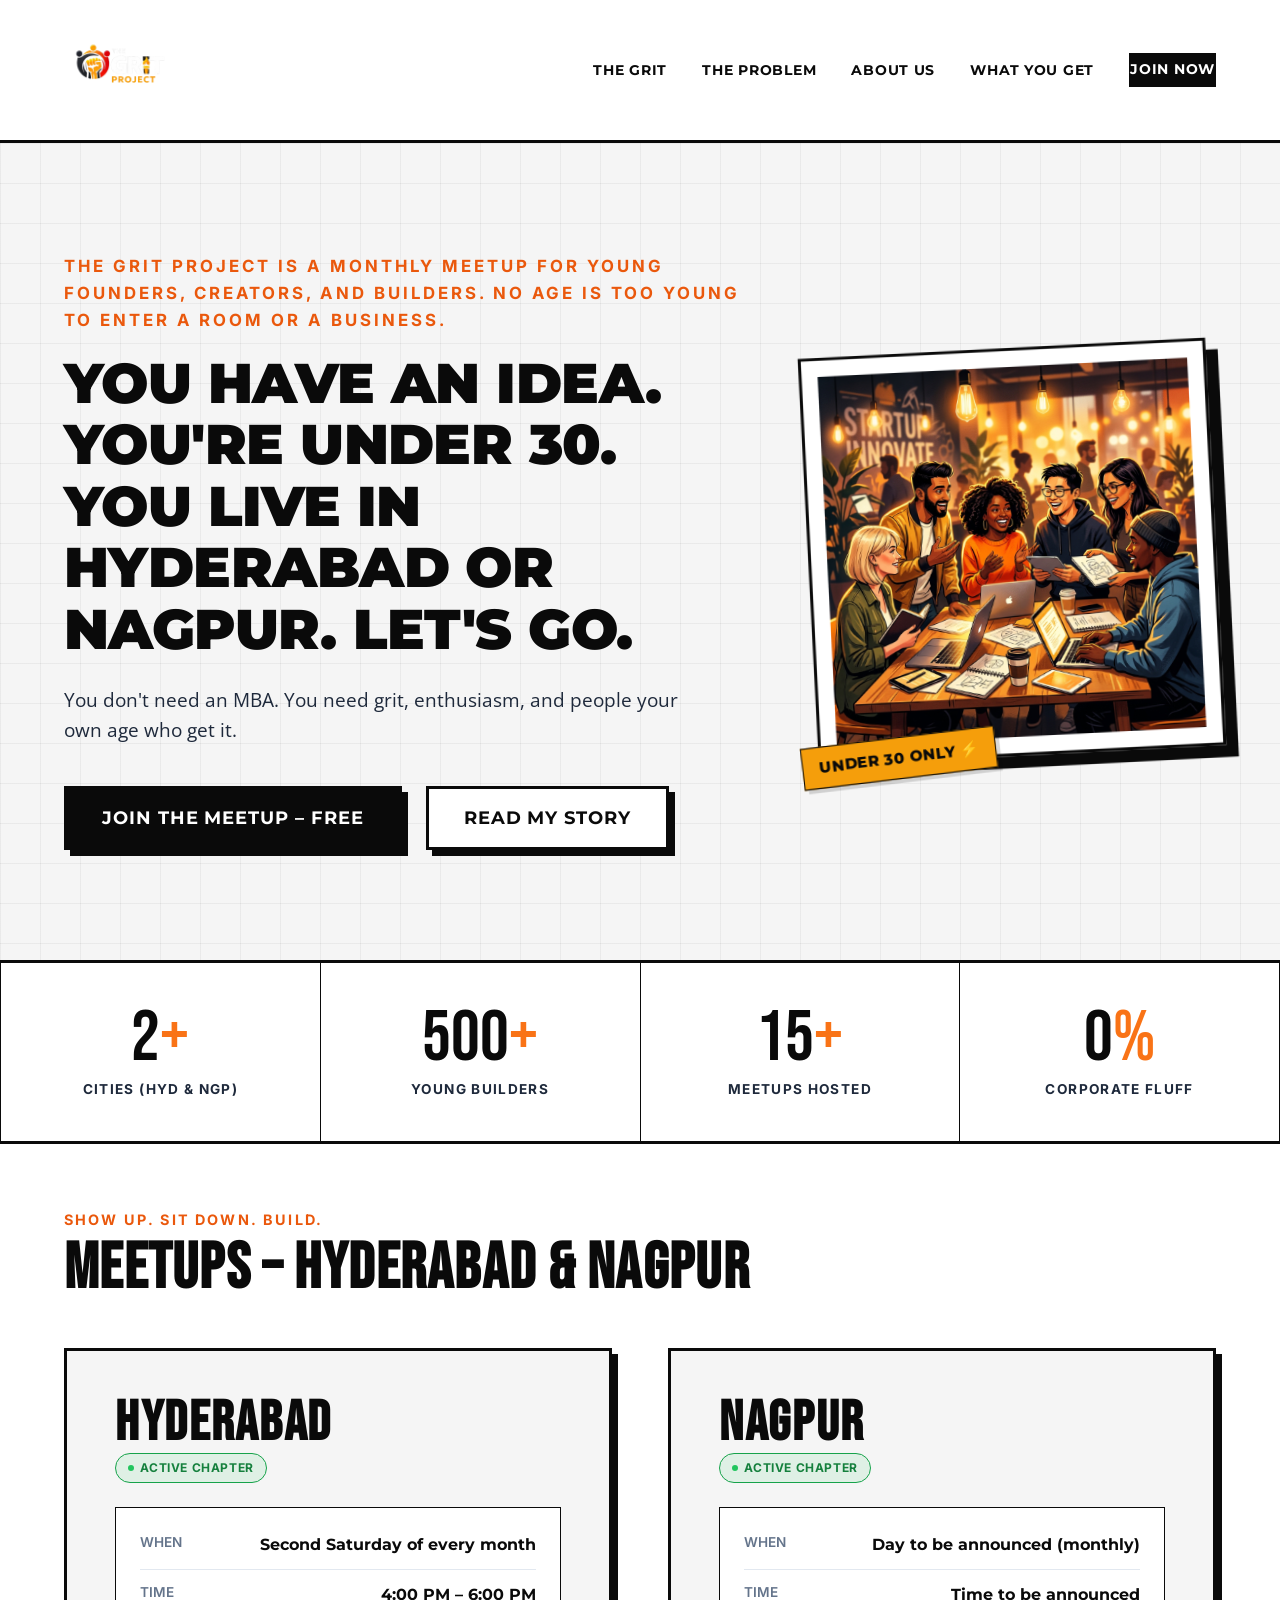
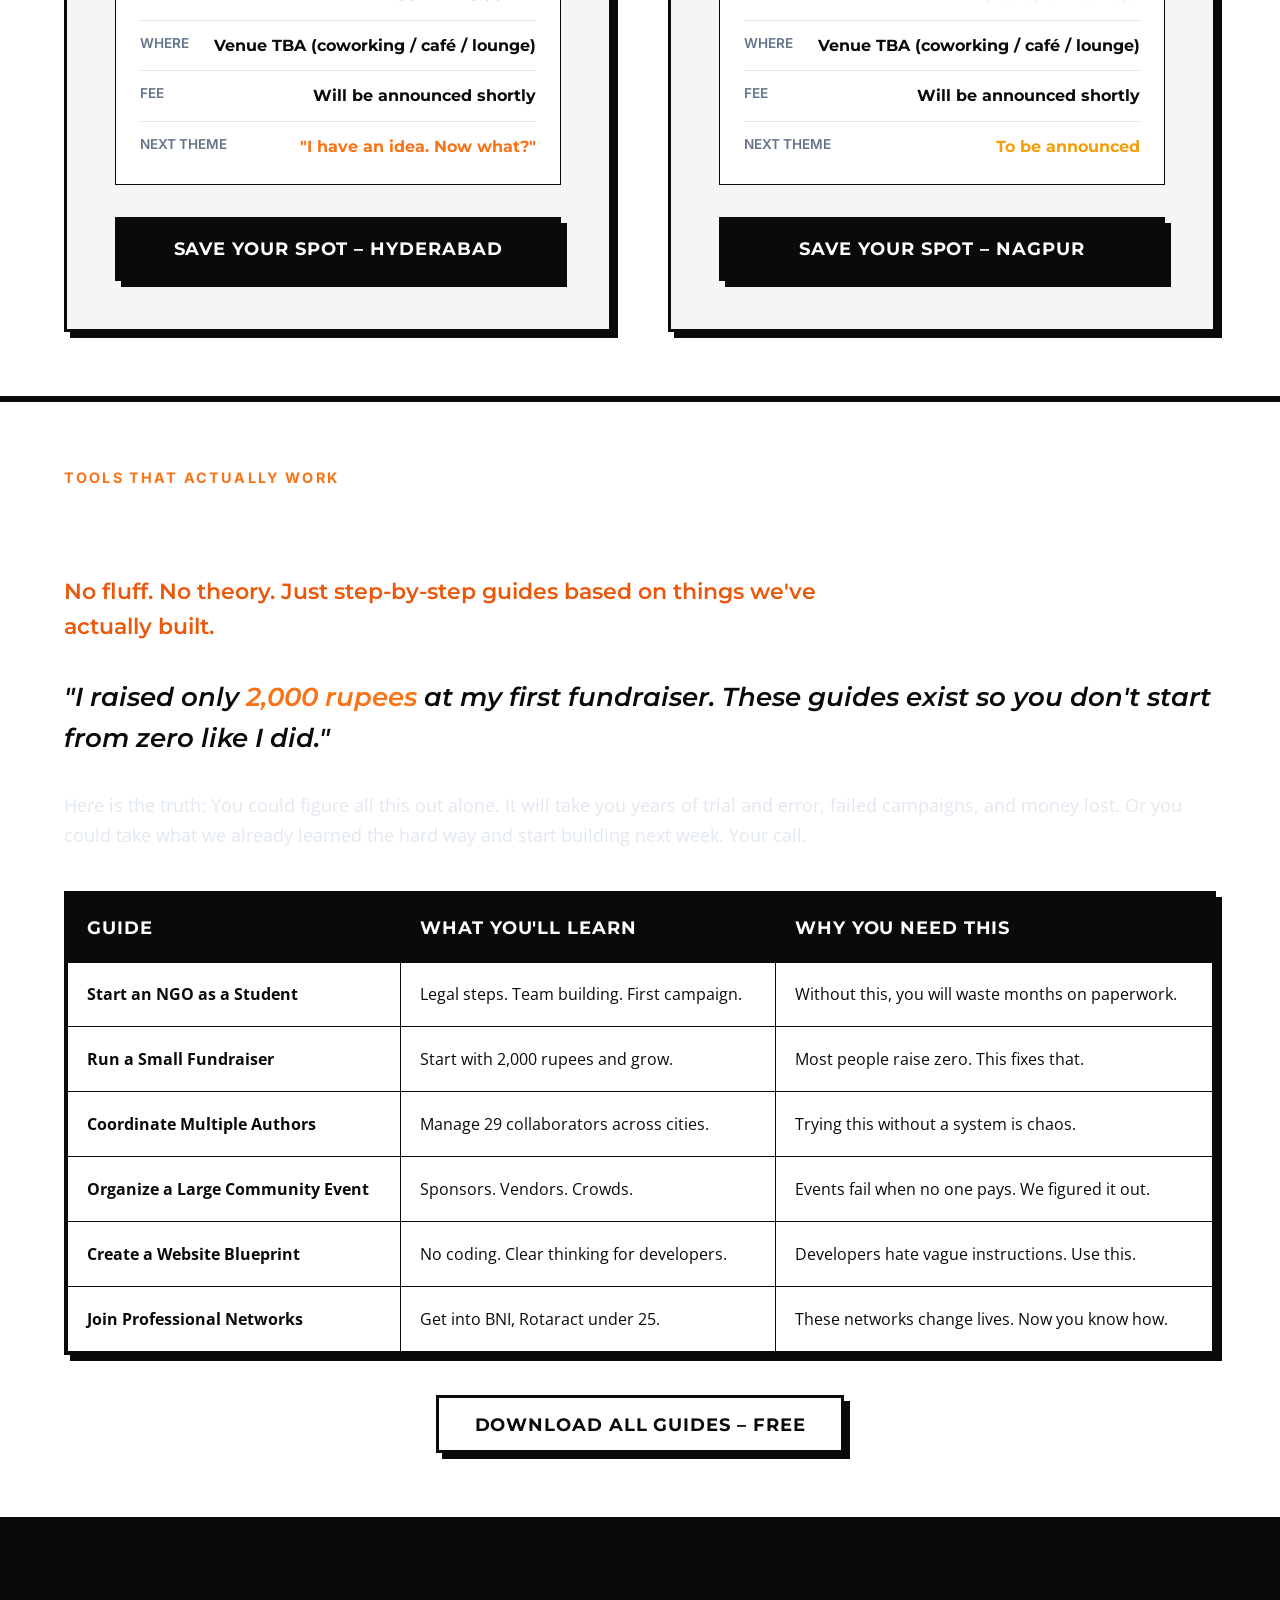
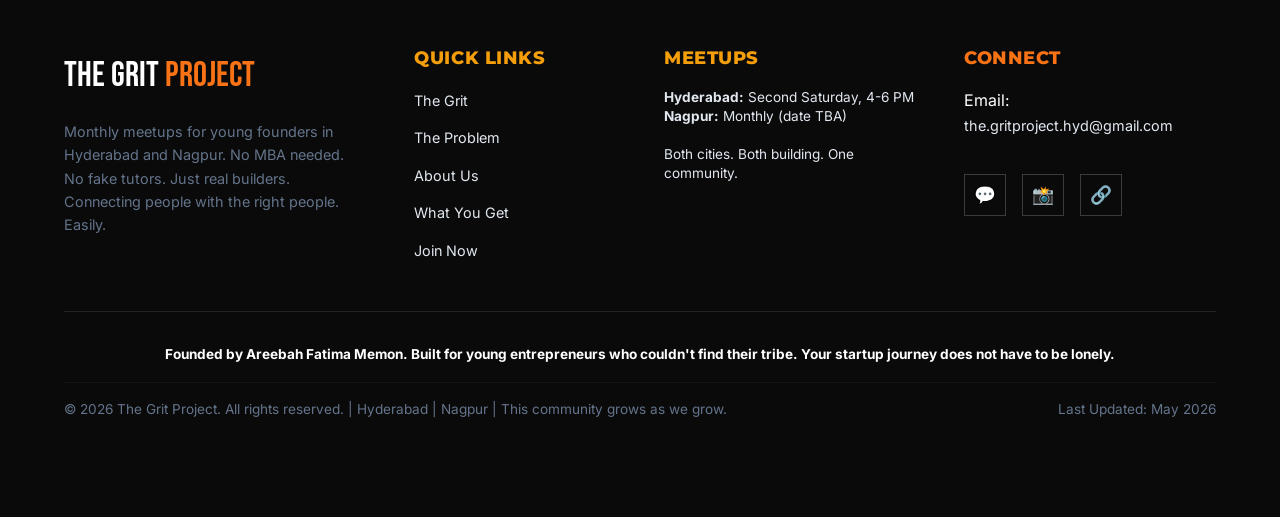
==== index.html @ 6c6b39dc "sss" ====
<!DOCTYPE html>
<html lang="en">
<head>
  <meta charset="UTF-8">
  <meta name="viewport" content="width=device-width, initial-scale=1.0">
  
  <!-- SEO Keywords -->
  <meta name="keywords" content="The Grit Project, young entrepreneurs Hyderabad, young entrepreneurs Nagpur, startup community Hyderabad, startup community Nagpur, young founders meetup, entrepreneurship for teens and young adults, build your own business young, no MBA needed, young entrepreneur network, startup events Hyderabad, startup events Nagpur, mentorship for young founders, entrepreneurship programs that actually work">
  
  <!-- Meta Description -->
  <meta name="description" content="The Grit Project is a monthly meetup for young founders, creators, and builders under 30. Meetups in Hyderabad and Nagpur. No MBA needed. No fake tutors. Just real entrepreneurs who are actually building. Free to attend. Join now.">
  <meta name="author" content="Areebah Fatima Memon">
  
  <!-- Open Graph Meta Tags for Social Sharing -->
  <meta property="og:title" content="The Grit Project – Young Entrepreneurs Meetup Hyderabad & Nagpur | No MBA Needed">
  <meta property="og:description" content="The Grit Project is a monthly meetup for young founders, creators, and builders under 30. Meetups in Hyderabad and Nagpur. No MBA needed.">
  <meta property="og:image" content="assets/brand-logo-removebg-preview.png">
  <meta property="og:url" content="https://thegritproject.in">
  <meta property="og:type" content="website">

  <!-- Page Title -->
  <title>The Grit Project – Young Entrepreneurs Meetup Hyderabad & Nagpur | No MBA Needed</title>
  
  <!-- CSS Stylesheet -->
  <link rel="stylesheet" href="style.css">
  
  <!-- Favicon -->
  <link rel="icon" type="image/png" href="assets/brand-logo-removebg-preview.png">
</head>
<body>

  <!-- ================= HEADER / NAV ================= -->
  <header class="header-nav" id="header">
    <div class="nav-container">
      <a href="index.html" class="logo-wrapper" aria-label="The Grit Project Home">
        <div class="logo-icon-container">
          <img src="assets/brand-logo-removebg-preview.png" alt="Torch Logo" class="logo-img logo-img-animated">
        </div>
      </a>
      
      <button class="mobile-menu-btn" aria-label="Toggle Navigation Menu" aria-expanded="false">☰</button>
      
      <nav class="nav-links-wrapper">
        <!-- NAVIGATION MENU: The Grit | The Problem | About Us | What You Get | Join Now -->
        <ul class="nav-links">
          <li class="nav-item"><a href="grit.html">The Grit</a></li>
          <li class="nav-item"><a href="problem.html">The Problem</a></li>
          <li class="nav-item"><a href="about.html">About Us</a></li>
          <li class="nav-item"><a href="what-we-offer.html">What You Get</a></li>
          <li class="nav-item"><a href="join.html" class="nav-cta">Join Now</a></li>
        </ul>
      </nav>
    </div>
  </header>

  <main>
    <!-- ================= SECTION 1: HOME ================= -->
    <section class="hero" id="home">
      <div class="hero-grid">
        <div class="hero-content">
          <span class="hero-tagline">The Grit Project is a monthly meetup for young founders, creators, and builders. No age is too young to enter a room or a business.</span>
          <h1 class="hero-headline">
            You have an idea. You're under 30. You live in Hyderabad or Nagpur. Let's go.
          </h1>
          <p class="hero-subheadline">
            You don't need an MBA. You need grit, enthusiasm, and people your own age who get it.
          </p>
          <div class="hero-buttons">
            <a href="join.html" class="btn btn-primary hero-btn-primary">JOIN THE MEETUP – FREE</a>
            <a href="about.html" class="btn btn-secondary hero-btn-secondary">Read My Story</a>
          </div>
        </div>
        
        <div class="hero-visual">
          <div class="hero-image-wrapper">
            <img src="assets/grit_meetup_vibe.png" alt="Group photo from a meetup - The Grit Project" class="hero-image">
            <div class="hero-badge">Under 30 Only ⚡</div>
          </div>
        </div>
      </div>
    </section>

    <!-- ================= STATS ROW ================= -->
    <section class="stats-row">
      <div class="stats-grid">
        <div class="stat-card">
          <div class="stat-num">2<span>+</span></div>
          <div class="stat-label">Cities (Hyd & Ngp)</div>
        </div>
        <div class="stat-card">
          <div class="stat-num">500<span>+</span></div>
          <div class="stat-label">Young Builders</div>
        </div>
        <div class="stat-card">
          <div class="stat-num">15<span>+</span></div>
          <div class="stat-label">Meetups Hosted</div>
        </div>
        <div class="stat-card">
          <div class="stat-num">0<span>%</span></div>
          <div class="stat-label">Corporate Fluff</div>
        </div>
      </div>
    </section>

    <!-- ================= SECTION 8: MEETUPS ================= -->
    <section class="chapters-section" id="meetups">
      <div class="container">
        <span class="section-tagline">Show Up. Sit Down. Build.</span>
        <h2 class="section-title">Meetups – Hyderabad & Nagpur</h2>
        
        <div class="chapters-grid">
          <!-- Hyd Card -->
          <div class="chapter-card" id="hyd-chapter">
            <h3 class="chapter-city">Hyderabad</h3>
            <span class="chapter-status">Active Chapter</span>
            
            <div class="meetup-details-box">
              <div class="meetup-detail-row">
                <span class="detail-label">When</span>
                <span class="detail-val">Second Saturday of every month</span>
              </div>
              <div class="meetup-detail-row">
                <span class="detail-label">Time</span>
                <span class="detail-val">4:00 PM – 6:00 PM</span>
              </div>
              <div class="meetup-detail-row">
                <span class="detail-label">Where</span>
                <span class="detail-val">Venue TBA (coworking / café / lounge)</span>
              </div>
              <div class="meetup-detail-row">
                <span class="detail-label">Fee</span>
                <span class="detail-val">Will be announced shortly</span>
              </div>
              <div class="meetup-detail-row">
                <span class="detail-label">Next Theme</span>
                <span class="detail-val" style="color: var(--color-torch-orange);">"I have an idea. Now what?"</span>
              </div>
            </div>
            
            <div class="chapter-cta-group">
              <a href="join.html?city=Hyderabad" class="btn btn-primary">Save Your Spot – Hyderabad</a>
            </div>
          </div>
          
          <!-- Ngp Card -->
          <div class="chapter-card" id="ngp-chapter">
            <h3 class="chapter-city">Nagpur</h3>
            <span class="chapter-status">Active Chapter</span>
            
            <div class="meetup-details-box">
              <div class="meetup-detail-row">
                <span class="detail-label">When</span>
                <span class="detail-val">Day to be announced (monthly)</span>
              </div>
              <div class="meetup-detail-row">
                <span class="detail-label">Time</span>
                <span class="detail-val">Time to be announced</span>
              </div>
              <div class="meetup-detail-row">
                <span class="detail-label">Where</span>
                <span class="detail-val">Venue TBA (coworking / café / lounge)</span>
              </div>
              <div class="meetup-detail-row">
                <span class="detail-label">Fee</span>
                <span class="detail-val">Will be announced shortly</span>
              </div>
              <div class="meetup-detail-row">
                <span class="detail-label">Next Theme</span>
                <span class="detail-val" style="color: var(--color-founder-gold);">To be announced</span>
              </div>
            </div>
            
            <div class="chapter-cta-group">
              <a href="join.html?city=Nagpur" class="btn btn-primary">Save Your Spot – Nagpur</a>
            </div>
          </div>
        </div>
      </div>
    </section>

    <!-- ================= SECTION 9: FREE RESOURCES ================= -->
    <section class="resources-section bg-dark" id="resources">
      <div class="container">
        <span class="section-tagline" style="color: var(--color-torch-orange);">Tools That Actually Work</span>
        <h2 class="section-title">Free Resources</h2>
        <p class="section-subtitle">No fluff. No theory. Just step-by-step guides based on things we've actually built.</p>
        
        <div class="resource-intro-quote">
          "I raised only <span style="color: var(--color-torch-orange);">2,000 rupees</span> at my first fundraiser. These guides exist so you don't start from zero like I did."
        </div>

        <p class="general-body-text" style="color: var(--color-gray-light);">
          Here is the truth: You could figure all this out alone. It will take you years of trial and error, failed campaigns, and money lost. Or you could take what we already learned the hard way and start building next week. Your call.
        </p>

        <!-- Resources Table -->
        <div class="neo-table-container">
          <table class="neo-table" style="color: var(--color-black);">
            <thead>
              <tr>
                <th>Guide</th>
                <th>What You'll Learn</th>
                <th>Why You Need This</th>
              </tr>
            </thead>
            <tbody>
              <tr>
                <td><strong>Start an NGO as a Student</strong></td>
                <td>Legal steps. Team building. First campaign.</td>
                <td>Without this, you will waste months on paperwork.</td>
              </tr>
              <tr>
                <td><strong>Run a Small Fundraiser</strong></td>
                <td>Start with 2,000 rupees and grow.</td>
                <td>Most people raise zero. This fixes that.</td>
              </tr>
              <tr>
                <td><strong>Coordinate Multiple Authors</strong></td>
                <td>Manage 29 collaborators across cities.</td>
                <td>Trying this without a system is chaos.</td>
              </tr>
              <tr>
                <td><strong>Organize a Large Community Event</strong></td>
                <td>Sponsors. Vendors. Crowds.</td>
                <td>Events fail when no one pays. We figured it out.</td>
              </tr>
              <tr>
                <td><strong>Create a Website Blueprint</strong></td>
                <td>No coding. Clear thinking for developers.</td>
                <td>Developers hate vague instructions. Use this.</td>
              </tr>
              <tr>
                <td><strong>Join Professional Networks</strong></td>
                <td>Get into BNI, Rotaract under 25.</td>
                <td>These networks change lives. Now you know how.</td>
              </tr>
            </tbody>
          </table>
        </div>

        <div style="text-align: center; margin-top: 2rem;">
          <button class="btn btn-secondary trigger-resource" data-resource-title="All Grit Project Blueprints" data-resource-link="https://docs.google.com/document/d/1Xy_5gPqj06bL0Uv_u9xHjZ5UqVepw7t9xXvK2O/edit?usp=sharing">
            DOWNLOAD ALL GUIDES – FREE
          </button>
        </div>
      </div>
    </section>
  </main>

  <!-- ================= SECTION 11: FOOTER ================= -->
  <footer class="footer">
    <div class="container">
      <div class="footer-top">
        <!-- Column 1 - The Grit Project -->
        <div class="footer-brand">
          <div class="footer-logo">The Grit <span>Project</span></div>
          <p class="footer-tagline">
            Monthly meetups for young founders in Hyderabad and Nagpur. No MBA needed. No fake tutors. Just real builders. Connecting people with the right people. Easily.
          </p>
        </div>
        
        <!-- Column 2 - Quick Links -->
        <div class="footer-links-col">
          <h4 class="footer-links-title">Quick Links</h4>
          <ul class="footer-links-list">
            <li><a href="index.html">The Grit</a></li>
            <li><a href="problem.html">The Problem</a></li>
            <li><a href="about.html">About Us</a></li>
            <li><a href="what-we-offer.html">What You Get</a></li>
            <li><a href="join.html">Join Now</a></li>
          </ul>
        </div>
        
        <!-- Column 3 - Meetups -->
        <div class="footer-links-col">
          <h4 class="footer-links-title">Meetups</h4>
          <p class="footer-tagline" style="color: var(--color-gray-light); font-size: 0.85rem; line-height: 1.4;">
            <strong>Hyderabad:</strong> Second Saturday, 4-6 PM<br>
            <strong>Nagpur:</strong> Monthly (date TBA)<br><br>
            Both cities. Both building. One community.
          </p>
        </div>
        
        <!-- Column 4 - Connect -->
        <div class="footer-links-col">
          <h4 class="footer-social-title font-heading">Connect</h4>
          <ul class="footer-links-list" style="margin-bottom: 1rem;">
            <li>Email: <a href="mailto:the.gritproject.hyd@gmail.com" style="text-transform:none;">the.gritproject.hyd@gmail.com</a></li>
          </ul>
          <div class="footer-social-icons">
            <a href="https://wa.me/917378692885" class="social-icon-btn" aria-label="WhatsApp Link">💬</a>
            <a href="https://www.instagram.com/thegritproject" class="social-icon-btn" aria-label="Instagram Link">📸</a>
            <a href="https://www.linkedin.com/company/thegritproject" class="social-icon-btn" aria-label="LinkedIn Link">🔗</a>
          </div>
        </div>
      </div>
      
      <!-- Footer Bottom Bar (centered, stacked on mobile) -->
      <div class="footer-bottom">
        <div class="footer-bottom-row-1" style="text-align: center; justify-content: center; width: 100%;">
          <p style="font-weight: 700; color: var(--color-white); text-align: center; width: 100%;">
            Founded by Areebah Fatima Memon. Built for young entrepreneurs who couldn't find their tribe. Your startup journey does not have to be lonely.
          </p>
        </div>
        <div class="footer-bottom-row-2" style="justify-content: space-between; width: 100%;">
          <p>&copy; 2026 The Grit Project. All rights reserved. | Hyderabad | Nagpur | This community grows as we grow.</p>
          <p>Last Updated: May 2026</p>
        </div>
      </div>
    </div>
  </footer>

  <!-- ================= MODALS ================= -->

  <!-- Resource Email Gate Overlay -->
  <div class="modal-overlay" id="resource-modal-overlay" role="dialog" aria-modal="true" aria-labelledby="resource-modal-title">
    <div class="modal-card">
      <button class="modal-close-btn" aria-label="Close Resource Modal">&times;</button>
      <h2 class="form-title" id="resource-modal-title">Unlock Blueprint</h2>
      <p style="font-size: 0.9rem; color: var(--color-gray-muted); margin-bottom: 1.5rem;">
        Enter your details to instantly receive the raw blueprint access link.
      </p>
      <form id="resource-form">
        <div class="form-group">
          <label for="resource-name" class="form-label">Name</label>
          <input type="text" id="resource-name" class="form-control" placeholder="Areebah Fatima Memon" required>
        </div>
        <div class="form-group">
          <label for="resource-email" class="form-label">Email Address</label>
          <input type="email" id="resource-email" class="form-control" placeholder="areebah@thegritproject.in" required>
        </div>
        <button type="submit" class="btn btn-primary form-submit-btn">Unlock Now</button>
      </form>
    </div>
  </div>

  <!-- JavaScript Script -->
  <script src="script.js"></script>
</body>
</html>
---- style.css ----
/* 
   The Grit Project - Brand Design System & CSS Stylesheet
   Designed for Areebah Fatima Memon
   Theme: Bold, Minimalist, Action-oriented
   Palette: Red, Yellow, Orange, Black, Ivory White
*/

/* --- Google Fonts Import --- */
@import url('https://fonts.googleapis.com/css2?family=Montserrat:wght@400;600;700;800;900&family=Open+Sans:wght@300;400;600;700&family=Bebas+Neue&family=Inter:wght@300;400;500;600;700&family=Oswald:wght@400;500;600;700&display=swap');

/* --- Design Tokens / Custom Properties --- */
:root {
  --color-black: #0A0A0A;
  --color-torch-orange: #F97316;
  --color-burnt-orange: #EA580C;
  --color-founder-gold: #F59E0B;
  --color-ivory: #F5F5F5;
  --color-white: #FFFFFF;
  --color-gray-dark: #1E293B;
  --color-gray-light: #E2E8F0;
  --color-gray-muted: #64748B;
  
  --font-display: 'Bebas Neue', sans-serif;
  --font-heading: 'Montserrat', sans-serif;
  --font-body: 'Open Sans', sans-serif;
  --font-sans: 'Inter', sans-serif;
  
  --border-thick: 3px solid var(--color-black);
  --border-thin: 1.5px solid var(--color-black);
  --shadow-flat-black: 6px 6px 0px var(--color-black);
  --shadow-flat-orange: 6px 6px 0px var(--color-torch-orange);
  --shadow-flat-gold: 6px 6px 0px var(--color-founder-gold);
  --shadow-flat-soft: 4px 4px 0px rgba(0, 0, 0, 0.15);
  
  --transition-speed: 0.2s;
  --max-width: 1200px;
}

/* --- Base Resets & Global Styles --- */
*, *::before, *::after {
  box-sizing: border-box;
  margin: 0;
  padding: 0;
}

html {
  scroll-behavior: smooth;
}

body {
  background-color: var(--color-white);
  color: var(--color-black);
  font-family: var(--font-body);
  font-size: 16px;
  line-height: 1.6;
  overflow-x: hidden;
}

h1, h2, h3, h4, h5, h6 {
  font-family: var(--font-heading);
  font-weight: 800;
  text-transform: uppercase;
  letter-spacing: 0.03em;
  line-height: 1.1;
}

a {
  color: inherit;
  text-decoration: none;
}

button, input, textarea, select {
  font-family: inherit;
}

/* Custom Scrollbar */
::-webkit-scrollbar {
  width: 12px;
}
::-webkit-scrollbar-track {
  background: var(--color-ivory);
  border-left: var(--border-thin);
}
::-webkit-scrollbar-thumb {
  background: var(--color-black);
  border: 2px solid var(--color-ivory);
}
::-webkit-scrollbar-thumb:hover {
  background: var(--color-torch-orange);
}

/* --- Global Utility Classes --- */
.container {
  width: 90%;
  max-width: var(--max-width);
  margin: 0 auto;
  padding: 4rem 0;
}

.section-title {
  font-family: var(--font-display);
  font-size: 4rem;
  line-height: 0.95;
  margin-bottom: 1rem;
  letter-spacing: 0.02em;
}

.section-subtitle {
  font-family: var(--font-heading);
  font-size: 1.4rem;
  font-weight: 600;
  color: var(--color-burnt-orange);
  margin-bottom: 2rem;
  max-width: 800px;
}

.section-tagline {
  font-family: var(--font-sans);
  font-weight: 700;
  font-size: 0.9rem;
  text-transform: uppercase;
  letter-spacing: 0.15em;
  color: var(--color-burnt-orange);
  margin-bottom: 0.5rem;
  display: block;
}

.bg-dark {
  background-color: var(--color-black);
  color: var(--color-ivory);
  border-top: var(--border-thick);
  border-bottom: var(--border-thick);
}

.bg-dark .section-title {
  color: var(--color-white);
}

/* --- Buttons System --- */
.btn {
  display: inline-flex;
  align-items: center;
  justify-content: center;
  font-family: var(--font-heading);
  font-size: 1.15rem;
  font-weight: 700;
  text-transform: uppercase;
  letter-spacing: 0.05em;
  padding: 0.9rem 2.2rem;
  border: var(--border-thick);
  background-color: var(--color-black);
  color: var(--color-white);
  cursor: pointer;
  transition: background-color var(--transition-speed) ease,
              color var(--transition-speed) ease,
              transform var(--transition-speed) ease,
              box-shadow var(--transition-speed) ease,
              border-color var(--transition-speed) ease;
  box-shadow: var(--shadow-flat-black);
  position: relative;
}

.btn-primary {
  background-color: var(--color-black);
  color: var(--color-white);
  border-color: var(--color-black);
}

.btn-primary:hover {
  background-color: var(--color-torch-orange);
  color: var(--color-black);
  border-color: var(--color-torch-orange);
  transform: scale(1.02);
  box-shadow: 4px 4px 0px var(--color-black);
}

.btn-secondary {
  background-color: var(--color-white);
  color: var(--color-black);
  border-color: var(--color-black);
}

.btn-secondary:hover {
  background-color: var(--color-torch-orange);
  color: var(--color-black);
  border-color: var(--color-torch-orange);
  transform: scale(1.02);
  box-shadow: 4px 4px 0px var(--color-black);
}

.btn:active {
  transform: translate(2px, 2px);
  box-shadow: 2px 2px 0px var(--color-black);
}

/* Mega CTA Button (Padding 20px 40px, font-size 1.5rem on Desktop) */
.btn-mega {
  padding: 20px 40px;
  font-size: 1.5rem;
  box-shadow: 8px 8px 0px var(--color-black);
}

.btn-mega:hover {
  box-shadow: 4px 4px 0px var(--color-black);
}

/* --- Navigation Header --- */
.header-nav {
  position: sticky;
  top: 0;
  z-index: 100;
  background-color: rgba(255, 255, 255, 0.95);
  backdrop-filter: blur(10px);
  border-bottom: var(--border-thick);
  transition: all 0.3s ease;
}

.header-nav.scrolled {
  background-color: var(--color-white);
  color: var(--color-black);
  border-color: var(--color-black);
  box-shadow: 0 4px 0 var(--color-black);
}

.nav-container {
  width: 90%;
  max-width: var(--max-width);
  margin: 0 auto;
  height: 140px;
  display: flex;
  justify-content: space-between;
  align-items: center;
}

.logo-wrapper {
  display: flex;
  align-items: center;
  opacity: 0;
  animation: logoFadeScale 0.6s cubic-bezier(0.16, 1, 0.3, 1) forwards;
}

.logo-icon-container {
  height: 120px;
  display: flex;
  align-items: center;
  justify-content: center;
}

.header-nav.scrolled .logo-icon-container {
  background-color: transparent;
  border-color: transparent;
}

.logo-img {
  height: 100%;
  width: auto;
  object-fit: contain;
}

/* Pulsing Torch Logo Icon */
@keyframes torchPulse {
  0% {
    filter: drop-shadow(0 0 2px rgba(249, 115, 22, 0.5));
  }
  50% {
    filter: drop-shadow(0 0 10px rgba(249, 115, 22, 0.95)) drop-shadow(0 0 15px rgba(245, 158, 11, 0.6));
  }
  100% {
    filter: drop-shadow(0 0 2px rgba(249, 115, 22, 0.5));
  }
}
.logo-img-animated {
  animation: torchPulse 3s infinite ease-in-out;
}

@keyframes torchFlicker {
  0%, 100% { opacity: 1; filter: drop-shadow(0 0 10px rgba(249, 115, 22, 0.95)) saturate(1.2); }
  25% { opacity: 0.92; filter: drop-shadow(0 0 8px rgba(249, 115, 22, 0.7)) saturate(1); }
  50% { opacity: 0.98; filter: drop-shadow(0 0 12px rgba(249, 115, 22, 1.1)) saturate(1.3); }
  75% { opacity: 0.94; filter: drop-shadow(0 0 7px rgba(249, 115, 22, 0.6)) saturate(0.9); }
}
.logo-icon-container:hover .logo-img-animated {
  animation: torchFlicker 0.15s infinite;
  transform: scale(1.05);
}

.brand-text {
  font-family: var(--font-display);
  font-size: 2.2rem;
  letter-spacing: 0.01em;
  line-height: 1;
}

.nav-links {
  display: flex;
  align-items: center;
  gap: 2.2rem;
  list-style: none;
}

.nav-item a {
  font-family: var(--font-heading);
  font-weight: 700;
  text-transform: uppercase;
  letter-spacing: 0.05em;
  font-size: 0.9rem;
  position: relative;
  padding: 0.25rem 0;
  transition: color var(--transition-speed) ease;
}

.nav-item a::after {
  content: '';
  position: absolute;
  bottom: -4px;
  left: 0;
  width: 0;
  height: 3px;
  background-color: var(--color-torch-orange);
  transition: width var(--transition-speed) ease;
}

.nav-item a:hover {
  color: var(--color-torch-orange);
}

.nav-item a:hover::after {
  width: 100%;
}

.header-nav.scrolled .nav-item a:hover {
  color: var(--color-torch-orange);
}

.nav-cta {
  display: inline-block;
  font-family: var(--font-heading);
  font-weight: 700;
  text-transform: uppercase;
  letter-spacing: 0.05em;
  padding: 0.5rem 1.2rem;
  border: var(--border-thin);
  background-color: var(--color-black);
  color: var(--color-white);
  transition: all var(--transition-speed) ease;
}

.nav-cta:hover {
  background-color: var(--color-torch-orange);
  color: var(--color-black);
  border-color: var(--color-torch-orange);
  transform: translateY(-2px);
}

.header-nav.scrolled .nav-cta {
  background-color: var(--color-white);
  color: var(--color-black);
}

.header-nav.scrolled .nav-cta:hover {
  background-color: var(--color-torch-orange);
  color: var(--color-black);
  border-color: var(--color-torch-orange);
}

.mobile-menu-btn {
  display: none;
  background: none;
  border: none;
  font-size: 2rem;
  cursor: pointer;
  color: inherit;
}

/* --- Hero Section --- */
.hero {
  position: relative;
  min-height: calc(100vh - 80px);
  display: flex;
  align-items: center;
  background-color: var(--color-ivory);
  overflow: hidden;
  border-bottom: var(--border-thick);
}

/* Bold grid background */
.hero::before {
  content: '';
  position: absolute;
  top: 0;
  left: 0;
  right: 0;
  bottom: 0;
  background-image: 
    linear-gradient(rgba(10, 10, 10, 0.05) 1.5px, transparent 1.5px),
    linear-gradient(90deg, rgba(10, 10, 10, 0.05) 1.5px, transparent 1.5px);
  background-size: 40px 40px;
  pointer-events: none;
  z-index: 1;
}

.hero-grid {
  display: grid;
  grid-template-columns: 1.25fr 0.75fr;
  gap: 4rem;
  align-items: center;
  position: relative;
  z-index: 2;
  width: 90%;
  max-width: var(--max-width);
  margin: 0 auto;
  padding: 4rem 0;
}

.hero-content {
  display: flex;
  flex-direction: column;
  align-items: flex-start;
}

.hero-tagline {
  font-family: var(--font-sans);
  font-weight: 700;
  font-size: 1.05rem;
  text-transform: uppercase;
  color: var(--color-burnt-orange);
  letter-spacing: 0.18em;
  margin-bottom: 1.2rem;
  opacity: 0;
  animation: taglineFade 0.6s ease-out forwards;
  animation-delay: 0.1s;
}

.hero-headline {
  font-family: var(--font-heading);
  font-weight: 900;
  font-size: 3.5rem;
  line-height: 1.1;
  letter-spacing: -0.01em;
  margin-bottom: 1.5rem;
  color: var(--color-black);
  text-transform: uppercase;
  opacity: 0;
  animation: headlineSlideUp 0.7s cubic-bezier(0.16, 1, 0.3, 1) forwards;
  animation-delay: 0.4s;
}

.hero-headline span {
  color: var(--color-burnt-orange);
  position: relative;
  display: inline-block;
}

.hero-headline span::after {
  content: '';
  position: absolute;
  left: 0;
  bottom: 4px;
  width: 100%;
  height: 8px;
  background-color: var(--color-founder-gold);
  z-index: -1;
  transform: skewX(-12deg);
}

.hero-subheadline {
  font-family: var(--font-body);
  font-weight: 400;
  font-size: 1.2rem;
  color: var(--color-gray-dark);
  margin-bottom: 2.5rem;
  max-width: 650px;
  opacity: 0;
  animation: subheadlineFade 0.6s ease-out forwards;
  animation-delay: 0.8s;
  line-height: 1.6;
}

.hero-buttons {
  display: flex;
  gap: 1.5rem;
  flex-wrap: wrap;
}

.hero-btn-primary {
  opacity: 0;
  animation: buttonFadeIn 0.5s ease-out forwards;
  animation-delay: 1.1s;
}

.hero-btn-secondary {
  opacity: 0;
  animation: buttonFadeIn 0.5s ease-out forwards;
  animation-delay: 1.2s;
}

.hero-visual {
  display: flex;
  justify-content: center;
  align-items: center;
  position: relative;
  opacity: 0;
  animation: visualFadeIn 0.8s cubic-bezier(0.16, 1, 0.3, 1) forwards;
  animation-delay: 0.6s;
}

.hero-image-wrapper {
  background-color: var(--color-white);
  border: var(--border-thick);
  padding: 1rem;
  box-shadow: 12px 12px 0px var(--color-black);
  transform: rotate(-1.5deg);
  transition: all 0.3s ease;
  position: relative;
  max-width: 420px;
}

.hero-image-wrapper:hover {
  transform: rotate(1.5deg) scale(1.02);
  box-shadow: 16px 16px 0px var(--color-torch-orange);
}

.hero-image {
  width: 100%;
  height: auto;
  display: block;
}

.hero-badge {
  position: absolute;
  bottom: -20px;
  left: -20px;
  background-color: var(--color-founder-gold);
  color: var(--color-black);
  border: var(--border-thin);
  padding: 0.5rem 1rem;
  font-family: var(--font-heading);
  font-weight: 800;
  font-size: 0.95rem;
  text-transform: uppercase;
  letter-spacing: 0.05em;
  transform: rotate(-4deg);
  box-shadow: var(--shadow-flat-soft);
  z-index: 10;
}

/* --- Hero Animation Keyframes --- */
@keyframes logoFadeScale {
  0% { opacity: 0; transform: scale(0.92); }
  100% { opacity: 1; transform: scale(1); }
}
@keyframes taglineFade {
  0% { opacity: 0; transform: translateY(-5px); }
  100% { opacity: 1; transform: translateY(0); }
}
@keyframes headlineSlideUp {
  0% { opacity: 0; transform: translateY(30px); }
  100% { opacity: 1; transform: translateY(0); }
}
@keyframes subheadlineFade {
  0% { opacity: 0; }
  100% { opacity: 1; }
}
@keyframes buttonFadeIn {
  0% { opacity: 0; transform: translateY(12px); }
  100% { opacity: 1; transform: translateY(0); }
}
@keyframes visualFadeIn {
  0% { opacity: 0; transform: scale(0.95) rotate(-3deg); }
  100% { opacity: 1; transform: scale(1) rotate(-1.5deg); }
}

/* --- Trust / Stats Row --- */
.stats-row {
  border-bottom: var(--border-thick);
  background-color: var(--color-white);
  position: relative;
  z-index: 3;
}

.stats-grid {
  display: grid;
  grid-template-columns: repeat(4, 1fr);
  border-left: var(--border-thin);
}

.stat-card {
  padding: 2.5rem 2rem;
  text-align: center;
  border-right: var(--border-thin);
  display: flex;
  flex-direction: column;
  justify-content: center;
  transition: background-color 0.2s ease;
}

.stat-card:hover {
  background-color: rgba(249, 115, 22, 0.05);
}

.stat-num {
  font-family: var(--font-display);
  font-size: 4.5rem;
  line-height: 1;
  color: var(--color-black);
  margin-bottom: 0.25rem;
}

.stat-num span {
  color: var(--color-torch-orange);
}

.stat-label {
  font-family: var(--font-sans);
  font-weight: 700;
  font-size: 0.85rem;
  text-transform: uppercase;
  letter-spacing: 0.1em;
  color: var(--color-gray-dark);
}

/* --- The Problem & Solution Section --- */
.why-section {
  background-color: var(--color-ivory);
  border-bottom: var(--border-thick);
}

.why-grid {
  display: grid;
  grid-template-columns: 1fr;
  gap: 3rem;
  margin-top: 2rem;
}

.problem-intro-quote {
  font-family: var(--font-heading);
  font-style: italic;
  font-size: 1.8rem;
  font-weight: 600;
  line-height: 1.4;
  margin-bottom: 1.5rem;
  color: var(--color-burnt-orange);
  border-left: 5px solid var(--color-torch-orange);
  padding-left: 1.5rem;
}

.general-body-text {
  font-family: var(--font-body);
  font-size: 1.1rem;
  color: var(--color-gray-dark);
  margin-bottom: 1.5rem;
  line-height: 1.7;
}

/* --- Tables & Comparison Styling --- */
.neo-table-container {
  width: 100%;
  overflow-x: auto;
  margin: 2.5rem 0;
  border: var(--border-thick);
  box-shadow: var(--shadow-flat-black);
}

.neo-table {
  width: 100%;
  border-collapse: collapse;
  text-align: left;
  background-color: var(--color-white);
  min-width: 600px;
}

.neo-table th, .neo-table td {
  padding: 1.2rem;
  border: var(--border-thin);
  font-family: var(--font-body);
  font-size: 1rem;
  vertical-align: top;
}

.neo-table th {
  background-color: var(--color-black);
  color: var(--color-white);
  font-family: var(--font-heading);
  font-weight: 700;
  text-transform: uppercase;
  font-size: 1.1rem;
  letter-spacing: 0.05em;
}

.neo-table tr:hover {
  background-color: rgba(249, 115, 22, 0.03);
}

.comparison-table th {
  width: 50%;
}

.comparison-table td:first-child {
  background-color: rgba(239, 68, 68, 0.04);
  border-right: var(--border-thick);
  font-weight: 500;
}

.comparison-table td:last-child {
  background-color: rgba(34, 197, 94, 0.04);
  font-weight: 600;
}

.table-closing-text {
  text-align: center;
  font-family: var(--font-heading);
  font-size: 1.8rem;
  font-weight: 800;
  margin: 3rem 0 1rem 0;
  line-height: 1.3;
}

/* --- Services & Offerings (Meetups) --- */
.services-section {
  border-bottom: var(--border-thick);
}

.services-intro {
  max-width: 850px;
  font-size: 1.15rem;
  margin-bottom: 3.5rem;
  color: var(--color-gray-dark);
}

.services-grid {
  display: grid;
  grid-template-columns: repeat(3, 1fr);
  gap: 2.5rem;
}

.service-card {
  background-color: var(--color-white);
  border: var(--border-thick);
  padding: 2.5rem;
  box-shadow: var(--shadow-flat-black);
  transition: all 0.3s ease;
  display: flex;
  flex-direction: column;
  position: relative;
  overflow: hidden;
}

.service-card::after {
  content: '';
  position: absolute;
  top: 0;
  left: 0;
  width: 100%;
  height: 6px;
  background-color: var(--color-black);
  transition: background-color 0.3s ease;
}

.service-card:hover {
  transform: translateY(-8px);
  box-shadow: 10px 10px 0px var(--color-black);
}

.service-card:nth-child(1):hover::after { background-color: var(--color-torch-orange); }
.service-card:nth-child(2):hover::after { background-color: var(--color-founder-gold); }
.service-card:nth-child(3):hover::after { background-color: #EF4444; }

.service-icon-box {
  width: 60px;
  height: 60px;
  display: flex;
  align-items: center;
  justify-content: center;
  background-color: var(--color-ivory);
  border: var(--border-thin);
  font-size: 1.8rem;
  margin-bottom: 1.5rem;
}

.service-title {
  font-family: var(--font-heading);
  font-size: 1.5rem;
  margin-bottom: 0.8rem;
}

.service-desc {
  font-family: var(--font-body);
  font-size: 0.95rem;
  color: var(--color-gray-muted);
  flex-grow: 1;
  margin-bottom: 1.5rem;
}

.service-bullet-list {
  list-style: none;
  display: flex;
  flex-direction: column;
  gap: 0.6rem;
  margin-top: auto;
  border-top: 1.5px dashed var(--color-gray-light);
  padding-top: 1.2rem;
}

.service-bullet {
  font-family: var(--font-sans);
  font-weight: 600;
  font-size: 0.85rem;
  display: flex;
  align-items: center;
  gap: 0.5rem;
}

.service-bullet::before {
  content: '→';
  color: var(--color-burnt-orange);
  font-weight: bold;
}

/* --- Chapter Cards / RSVP --- */
.chapters-section {
  background-color: var(--color-white);
  border-bottom: var(--border-thick);
}

.chapters-grid {
  display: grid;
  grid-template-columns: 1fr 1fr;
  gap: 3.5rem;
  margin-top: 3rem;
}

.chapter-card {
  background-color: var(--color-ivory);
  border: var(--border-thick);
  padding: 3rem;
  box-shadow: var(--shadow-flat-black);
  position: relative;
  transition: all 0.3s ease;
}

.chapter-card:hover {
  transform: translateY(-4px);
  box-shadow: 10px 10px 0px var(--color-black);
}

.chapter-city {
  font-family: var(--font-display);
  font-size: 3.5rem;
  line-height: 0.9;
  margin-bottom: 0.25rem;
  color: var(--color-black);
}

.chapter-status {
  display: inline-flex;
  align-items: center;
  gap: 0.4rem;
  background-color: rgba(34, 197, 94, 0.1);
  color: #15803d;
  font-family: var(--font-sans);
  font-weight: 700;
  font-size: 0.75rem;
  text-transform: uppercase;
  letter-spacing: 0.05em;
  padding: 0.25rem 0.75rem;
  border: 1px solid #16a34a;
  border-radius: 20px;
  margin-bottom: 1.5rem;
}

.chapter-status::before {
  content: '';
  width: 6px;
  height: 6px;
  border-radius: 50%;
  background-color: #22c55e;
  animation: pulseGreen 1.5s infinite;
}

@keyframes pulseGreen {
  0% { transform: scale(1); opacity: 1; }
  50% { transform: scale(1.3); opacity: 0.5; }
  100% { transform: scale(1); opacity: 1; }
}

.meetup-details-box {
  background-color: var(--color-white);
  border: var(--border-thin);
  padding: 1.5rem;
  margin-bottom: 2rem;
}

.meetup-detail-row {
  display: flex;
  justify-content: space-between;
  padding: 0.75rem 0;
  border-bottom: 1px solid var(--color-gray-light);
}

.meetup-detail-row:last-child {
  border-bottom: none;
  padding-bottom: 0;
}

.meetup-detail-row:first-child {
  padding-top: 0;
}

.detail-label {
  font-family: var(--font-sans);
  font-weight: 600;
  font-size: 0.85rem;
  color: var(--color-gray-muted);
  text-transform: uppercase;
}

.detail-val {
  font-family: var(--font-heading);
  font-weight: 700;
  font-size: 1rem;
  color: var(--color-black);
}

.chapter-cta-group {
  display: grid;
  grid-template-columns: 1fr;
  gap: 1rem;
}

/* --- About Us Bios Grid --- */
.about-section {
  background-color: var(--color-white);
  border-bottom: var(--border-thick);
}

.about-bios-grid {
  display: grid;
  grid-template-columns: 1fr 1fr;
  gap: 4rem;
  margin-top: 3rem;
}

.bio-card {
  background-color: var(--color-ivory);
  border: var(--border-thick);
  padding: 3rem;
  box-shadow: var(--shadow-flat-black);
  transition: transform 0.2s ease;
}

.bio-card:hover {
  transform: translateY(-4px);
}

.bio-name {
  font-family: var(--font-heading);
  font-size: 2rem;
  font-weight: 900;
  color: var(--color-black);
}

.bio-role {
  font-family: var(--font-sans);
  font-weight: 700;
  color: var(--color-burnt-orange);
  text-transform: uppercase;
  letter-spacing: 0.1em;
  margin-bottom: 1.5rem;
}

.bio-bullets {
  list-style: none;
  display: flex;
  flex-direction: column;
  gap: 1rem;
}

.bio-bullet {
  font-family: var(--font-body);
  font-size: 1.05rem;
  display: flex;
  gap: 0.75rem;
}

.bio-bullet::before {
  content: '⚡';
  flex-shrink: 0;
}

/* --- Free Resources Library --- */
.resources-section {
  background-color: var(--color-white);
  border-bottom: var(--border-thick);
}

.resource-intro-quote {
  font-family: var(--font-heading);
  font-style: italic;
  font-size: 1.6rem;
  font-weight: 600;
  color: var(--color-black);
  margin-bottom: 2rem;
}

.resource-intro-quote span {
  color: var(--color-burnt-orange);
}

/* --- Community Journal --- */
.journal-section {
  border-bottom: var(--border-thick);
  background-color: var(--color-ivory);
}

.journal-tabs {
  display: flex;
  gap: 1rem;
  margin-top: 3rem;
  margin-bottom: 2.5rem;
  flex-wrap: wrap;
}

.journal-tab-btn {
  font-family: var(--font-heading);
  font-weight: 700;
  text-transform: uppercase;
  letter-spacing: 0.05em;
  padding: 0.6rem 1.5rem;
  background-color: var(--color-white);
  border: var(--border-thin);
  cursor: pointer;
  transition: all var(--transition-speed) ease;
}

.journal-tab-btn.active, .journal-tab-btn:hover {
  background-color: var(--color-black);
  color: var(--color-white);
}

.journal-grid {
  display: grid;
  grid-template-columns: 1fr 1fr;
  gap: 3rem;
}

.journal-card {
  background-color: var(--color-white);
  border: var(--border-thick);
  padding: 2.5rem;
  box-shadow: var(--shadow-flat-black);
  display: flex;
  flex-direction: column;
  transition: all 0.3s ease;
}

.journal-card:hover {
  transform: translateY(-5px);
  box-shadow: 10px 10px 0px var(--color-founder-gold);
}

.journal-meta {
  display: flex;
  gap: 1.5rem;
  margin-bottom: 1rem;
  font-family: var(--font-sans);
  font-size: 0.8rem;
  font-weight: 600;
  color: var(--color-gray-muted);
}

.journal-category {
  color: var(--color-burnt-orange);
  text-transform: uppercase;
}

.journal-title {
  font-family: var(--font-heading);
  font-size: 1.6rem;
  margin-bottom: 1rem;
}

.journal-excerpt {
  font-family: var(--font-body);
  font-size: 0.95rem;
  color: var(--color-gray-dark);
  margin-bottom: 1.5rem;
  flex-grow: 1;
}

.journal-read-link {
  font-family: var(--font-heading);
  font-weight: 700;
  font-size: 0.95rem;
  text-transform: uppercase;
  color: var(--color-black);
  display: inline-flex;
  align-items: center;
  gap: 0.5rem;
}

.journal-read-link::after {
  content: '→';
  transition: transform 0.2s ease;
}

.journal-card:hover .journal-read-link::after {
  transform: translateX(4px);
}

/* --- Join Us Footer Form / Section --- */
.contact-section {
  background-color: var(--color-black);
  color: var(--color-white);
  border-bottom: var(--border-thick);
}

.contact-grid {
  display: grid;
  grid-template-columns: 1fr 1.1fr;
  gap: 5rem;
}

.contact-info-col {
  display: flex;
  flex-direction: column;
  justify-content: center;
}

.contact-tagline {
  font-family: var(--font-sans);
  font-weight: 700;
  font-size: 0.9rem;
  text-transform: uppercase;
  color: var(--color-torch-orange);
  letter-spacing: 0.15em;
  margin-bottom: 0.5rem;
}

.contact-headline {
  font-family: var(--font-display);
  font-size: 4rem;
  line-height: 0.95;
  margin-bottom: 1.5rem;
  color: var(--color-white);
}

.contact-desc {
  font-family: var(--font-body);
  font-size: 1.1rem;
  color: var(--color-gray-light);
  margin-bottom: 2.5rem;
}

.contact-detail-items {
  display: flex;
  flex-direction: column;
  gap: 1.5rem;
}

.contact-detail-item {
  display: flex;
  align-items: center;
  gap: 1.2rem;
}

.contact-detail-icon {
  width: 48px;
  height: 48px;
  display: flex;
  align-items: center;
  justify-content: center;
  background-color: var(--color-gray-dark);
  border: 1px solid rgba(255, 255, 255, 0.15);
  font-size: 1.25rem;
}

.contact-detail-text {
  font-family: var(--font-body);
}

.contact-detail-label {
  font-size: 0.75rem;
  color: var(--color-gray-muted);
  text-transform: uppercase;
  font-weight: 600;
}

.contact-detail-val {
  font-size: 1.05rem;
  font-weight: 600;
}

/* Contact Form Neo-brutalist Dark */
.contact-form-card {
  background-color: var(--color-white);
  border: var(--border-thick);
  border-color: var(--color-torch-orange);
  padding: 3rem;
  box-shadow: 8px 8px 0px var(--color-torch-orange);
  color: var(--color-black);
}

.form-title {
  font-family: var(--font-heading);
  font-size: 1.6rem;
  margin-bottom: 1.5rem;
}

.form-group {
  margin-bottom: 1.5rem;
}

.form-label {
  display: block;
  font-family: var(--font-sans);
  font-weight: 700;
  font-size: 0.8rem;
  text-transform: uppercase;
  letter-spacing: 0.05em;
  margin-bottom: 0.5rem;
}

.form-control {
  width: 100%;
  padding: 0.85rem 1rem;
  border: var(--border-thick);
  background-color: var(--color-ivory);
  font-family: var(--font-body);
  font-size: 0.95rem;
  color: var(--color-black);
  transition: border-color var(--transition-speed) ease;
}

.form-control:focus {
  outline: none;
  border-color: var(--color-burnt-orange);
}

select.form-control {
  cursor: pointer;
}

.form-submit-btn {
  width: 100%;
  margin-top: 1rem;
}

/* --- Footer --- */
.footer {
  background-color: var(--color-black);
  color: var(--color-white);
  padding: 4rem 0 2rem 0;
  font-family: var(--font-sans);
}

.footer-top {
  display: grid;
  grid-template-columns: 1.2fr 0.8fr 1fr 1fr;
  gap: 3rem;
  padding-bottom: 3rem;
  border-bottom: 1px solid rgba(255, 255, 255, 0.1);
}

.footer-brand {
  display: flex;
  flex-direction: column;
  gap: 1rem;
}

.footer-logo {
  font-family: var(--font-display);
  font-size: 2.2rem;
  color: var(--color-white);
}

.footer-logo span {
  color: var(--color-torch-orange);
}

.footer-tagline {
  font-size: 0.9rem;
  color: var(--color-gray-muted);
  max-width: 280px;
}

.footer-links-col {
  display: flex;
  flex-direction: column;
  gap: 1.2rem;
}

.footer-links-title {
  font-family: var(--font-heading);
  font-size: 1.15rem;
  color: var(--color-founder-gold);
  text-transform: uppercase;
}

.footer-links-list {
  list-style: none;
  display: flex;
  flex-direction: column;
  gap: 0.75rem;
}

.footer-links-list a {
  font-size: 0.9rem;
  color: var(--color-gray-light);
  transition: color var(--transition-speed) ease;
}

.footer-links-list a:hover {
  color: var(--color-torch-orange);
}

.footer-social-title {
  font-family: var(--font-heading);
  font-size: 1.15rem;
  color: var(--color-torch-orange);
  text-transform: uppercase;
}

.footer-social-desc {
  font-size: 0.9rem;
  color: var(--color-gray-muted);
  margin-bottom: 1.2rem;
}

.footer-social-icons {
  display: flex;
  gap: 1rem;
}

.social-icon-btn {
  width: 42px;
  height: 42px;
  border: 1px solid rgba(255, 255, 255, 0.2);
  display: flex;
  align-items: center;
  justify-content: center;
  font-size: 1.1rem;
  color: var(--color-white);
  transition: all var(--transition-speed) ease;
}

.social-icon-btn:hover {
  background-color: var(--color-torch-orange);
  border-color: var(--color-torch-orange);
  color: var(--color-black);
}

.footer-bottom {
  display: flex;
  flex-direction: column;
  gap: 1rem;
  padding-top: 2rem;
  font-size: 0.85rem;
  color: var(--color-gray-muted);
}

.footer-bottom-row-1 {
  display: flex;
  justify-content: space-between;
  border-bottom: 1px solid rgba(255, 255, 255, 0.05);
  padding-bottom: 1rem;
  flex-wrap: wrap;
  gap: 1rem;
}

.footer-bottom-row-2 {
  display: flex;
  justify-content: space-between;
  flex-wrap: wrap;
  gap: 1rem;
}

/* --- Modals / Interactive Overlays --- */
.modal-overlay {
  position: fixed;
  top: 0;
  left: 0;
  width: 100%;
  height: 100%;
  background-color: rgba(10, 10, 10, 0.85);
  backdrop-filter: blur(5px);
  z-index: 1000;
  display: flex;
  align-items: center;
  justify-content: center;
  opacity: 0;
  pointer-events: none;
  transition: opacity 0.3s ease;
}

.modal-overlay.active {
  opacity: 1;
  pointer-events: auto;
}

.modal-card {
  background-color: var(--color-white);
  border: var(--border-thick);
  padding: 3rem;
  width: 90%;
  max-width: 500px;
  box-shadow: 12px 12px 0px var(--color-black);
  position: relative;
  transform: translateY(20px);
  transition: transform 0.3s ease;
}

.modal-overlay.active .modal-card {
  transform: translateY(0);
}

.modal-close-btn {
  position: absolute;
  top: 1.5rem;
  right: 1.5rem;
  background: none;
  border: none;
  font-size: 2rem;
  font-family: var(--font-sans);
  font-weight: 300;
  cursor: pointer;
  line-height: 1;
}

/* --- Subpage Styling System --- */
.page-header {
  background-color: var(--color-black);
  color: var(--color-white);
  padding: 6rem 0 4rem 0;
  border-bottom: var(--border-thick);
  position: relative;
  overflow: hidden;
}

.page-header::before {
  content: '';
  position: absolute;
  top: 0; left: 0; right: 0; bottom: 0;
  background-image: 
    linear-gradient(rgba(255, 255, 255, 0.05) 1.5px, transparent 1.5px),
    linear-gradient(90deg, rgba(255, 255, 255, 0.05) 1.5px, transparent 1.5px);
  background-size: 40px 40px;
  pointer-events: none;
}

.page-header .section-title {
  color: var(--color-white);
  font-size: 4.5rem;
  line-height: 0.95;
  margin-bottom: 1rem;
}

.page-header .section-subtitle {
  color: var(--color-torch-orange);
  margin-bottom: 0;
}

.subpage-container {
  width: 90%;
  max-width: 900px;
  margin: 0 auto;
  padding: 5rem 0;
}

.subpage-intro {
  font-family: var(--font-body);
  font-size: 1.35rem;
  font-weight: 600;
  line-height: 1.6;
  color: var(--color-black);
  margin-bottom: 3rem;
  border-left: 6px solid var(--color-torch-orange);
  padding-left: 1.5rem;
}

.back-home-wrapper {
  margin-top: 4rem;
  padding-top: 2rem;
  border-top: 2px solid var(--color-gray-light);
}

.back-home-link {
  display: inline-flex;
  align-items: center;
  gap: 0.5rem;
  font-family: var(--font-heading);
  font-weight: 700;
  text-transform: uppercase;
  font-size: 0.95rem;
  color: var(--color-burnt-orange);
  transition: transform var(--transition-speed) ease;
}

.back-home-link:hover {
  transform: translateX(-4px);
  color: var(--color-black);
}

/* --- Premium Subpage UI/UX Classes --- */
.meetup-steps-grid {
  display: grid;
  grid-template-columns: repeat(2, 1fr);
  gap: 2rem;
  margin-top: 2rem;
}

.step-card {
  background-color: var(--color-white);
  border: var(--border-thick);
  padding: 2.2rem;
  box-shadow: var(--shadow-flat-black);
  position: relative;
  transition: transform var(--transition-speed) ease, box-shadow var(--transition-speed) ease;
}

.step-card:hover {
  transform: translateY(-4px);
  box-shadow: 10px 10px 0px var(--color-torch-orange);
}

.step-num {
  font-family: var(--font-display);
  font-size: 3.5rem;
  color: var(--color-torch-orange);
  line-height: 1;
  margin-bottom: 0.5rem;
  display: block;
}

.callout-card {
  background-color: var(--color-black);
  color: var(--color-white);
  border: var(--border-thick);
  border-color: var(--color-torch-orange);
  padding: 3rem;
  box-shadow: var(--shadow-flat-orange);
  margin: 3.5rem 0;
  position: relative;
}

.callout-card-title {
  font-family: var(--font-heading);
  font-size: 1.8rem;
  font-weight: 900;
  color: var(--color-founder-gold);
  margin-bottom: 1rem;
  text-transform: uppercase;
}

.benefit-grid-simple {
  display: grid;
  grid-template-columns: 1fr;
  gap: 1.5rem;
  margin-top: 2rem;
}

.benefit-item-card {
  background-color: var(--color-white);
  border: var(--border-thick);
  padding: 1.8rem;
  box-shadow: var(--shadow-flat-black);
  display: flex;
  align-items: center;
  gap: 1.5rem;
  transition: all var(--transition-speed) ease;
}

.benefit-item-card:hover {
  transform: translateX(6px);
  box-shadow: var(--shadow-flat-orange);
}

.benefit-item-icon {
  width: 52px;
  height: 52px;
  background-color: var(--color-ivory);
  border: var(--border-thin);
  border-radius: 50%;
  display: flex;
  align-items: center;
  justify-content: center;
  font-size: 1.4rem;
  color: var(--color-torch-orange);
  flex-shrink: 0;
}

.benefit-item-title {
  font-family: var(--font-heading);
  font-size: 1.2rem;
  font-weight: 800;
  color: var(--color-black);
}

/* --- Media Queries (Responsiveness) --- */

/* Fluid Typography and Global Scaling overrides */
.section-title {
  font-size: clamp(2.2rem, 7vw, 4rem);
}
.hero-headline {
  font-size: clamp(2.2rem, 6vw, 3.5rem);
}
.contact-headline {
  font-size: clamp(2.2rem, 7vw, 4rem);
}
.chapter-city {
  font-size: clamp(2.2rem, 7vw, 3.5rem);
}
.page-header .section-title {
  font-size: clamp(2.4rem, 8vw, 4.5rem);
}

/* Scroll indicator banner for tables on mobile */
.neo-table-container {
  position: relative;
}
.neo-table-container::after {
  content: 'Swipe left/right to view full table ↔';
  display: block;
  text-align: center;
  font-size: 0.75rem;
  font-family: var(--font-sans);
  font-weight: 700;
  text-transform: uppercase;
  color: var(--color-white);
  background-color: var(--color-black);
  padding: 0.4rem;
  border-top: var(--border-thin);
}

@media (min-width: 769px) {
  .neo-table-container::after {
    display: none;
  }
}

@media (max-width: 1024px) {
  .why-grid, .chapters-grid, .contact-grid, .about-bios-grid {
    grid-template-columns: 1fr;
    gap: 2.5rem;
  }
  .stats-grid {
    grid-template-columns: repeat(2, 1fr);
  }
  .stat-card {
    border-bottom: var(--border-thin);
  }
  .stat-card:nth-child(3), .stat-card:nth-child(4) {
    border-bottom: none;
  }
  .footer-top {
    grid-template-columns: repeat(2, 1fr);
  }
}

@media (max-width: 768px) {
  .nav-container {
    height: 110px;
  }
  .logo-icon-container {
    height: 90px;
  }

  /* Container Padding Reductions for mobile spacing */
  .container {
    padding: 2.5rem 0;
  }
  .subpage-container {
    padding: 3rem 0;
  }
  
  /* Navigation Link drawer matching scroll state */
  .nav-links {
    position: fixed;
    top: 110px;
    left: -100%;
    width: 100%;
    height: calc(100vh - 110px);
    background-color: var(--color-ivory);
    flex-direction: column;
    padding: 3rem 0;
    gap: 2rem;
    border-top: var(--border-thick);
    transition: left 0.3s ease;
    overflow-y: auto;
  }
  
  .header-nav.scrolled .nav-links {
    background-color: var(--color-black);
    border-top: var(--border-thick) solid var(--color-burnt-orange);
  }

  .nav-links.active {
    left: 0;
  }
  
  .mobile-menu-btn {
    display: block;
  }
  
  /* Stack Hero visual blocks */
  .hero-grid {
    grid-template-columns: 1fr;
    text-align: center;
    gap: 2.5rem;
    padding: 2rem 0;
  }
  
  .hero-content {
    align-items: center;
  }
  
  .hero-buttons {
    justify-content: center;
    width: 100%;
  }

  /* Make CTA elements full-width for tap-friendly thumbs on mobile */
  .hero-buttons .btn,
  .chapter-cta-group .btn,
  .form-submit-btn,
  .btn-mega {
    width: 100% !important;
    text-align: center;
  }
  
  .services-grid, .resources-grid, .journal-grid {
    grid-template-columns: 1fr;
    gap: 2rem;
  }
  
  .footer-top {
    grid-template-columns: 1fr;
    gap: 2rem;
  }
  
  .bio-card, .chapter-card, .service-card, .contact-form-card {
    padding: 2rem;
  }

  .story-personal-grid {
    grid-template-columns: 1fr !important;
    gap: 2rem !important;
    text-align: center;
  }

  .personal-content {
    align-items: center;
    text-align: center;
  }

  .personal-signature {
    align-items: center;
  }
}

@media (max-width: 480px) {
  /* Strict 1-column stack for statistics cards */
  .stats-grid {
    grid-template-columns: 1fr;
  }
  .stat-card {
    border-bottom: var(--border-thin) !important;
    border-right: none !important;
    padding: 1.5rem 1rem;
  }
  .stat-card:last-child {
    border-bottom: none !important;
  }
  .stat-num {
    font-size: 3.5rem;
  }
  
  /* Modals padding scale down */
  .modal-card {
    padding: 2rem 1.5rem;
  }
}
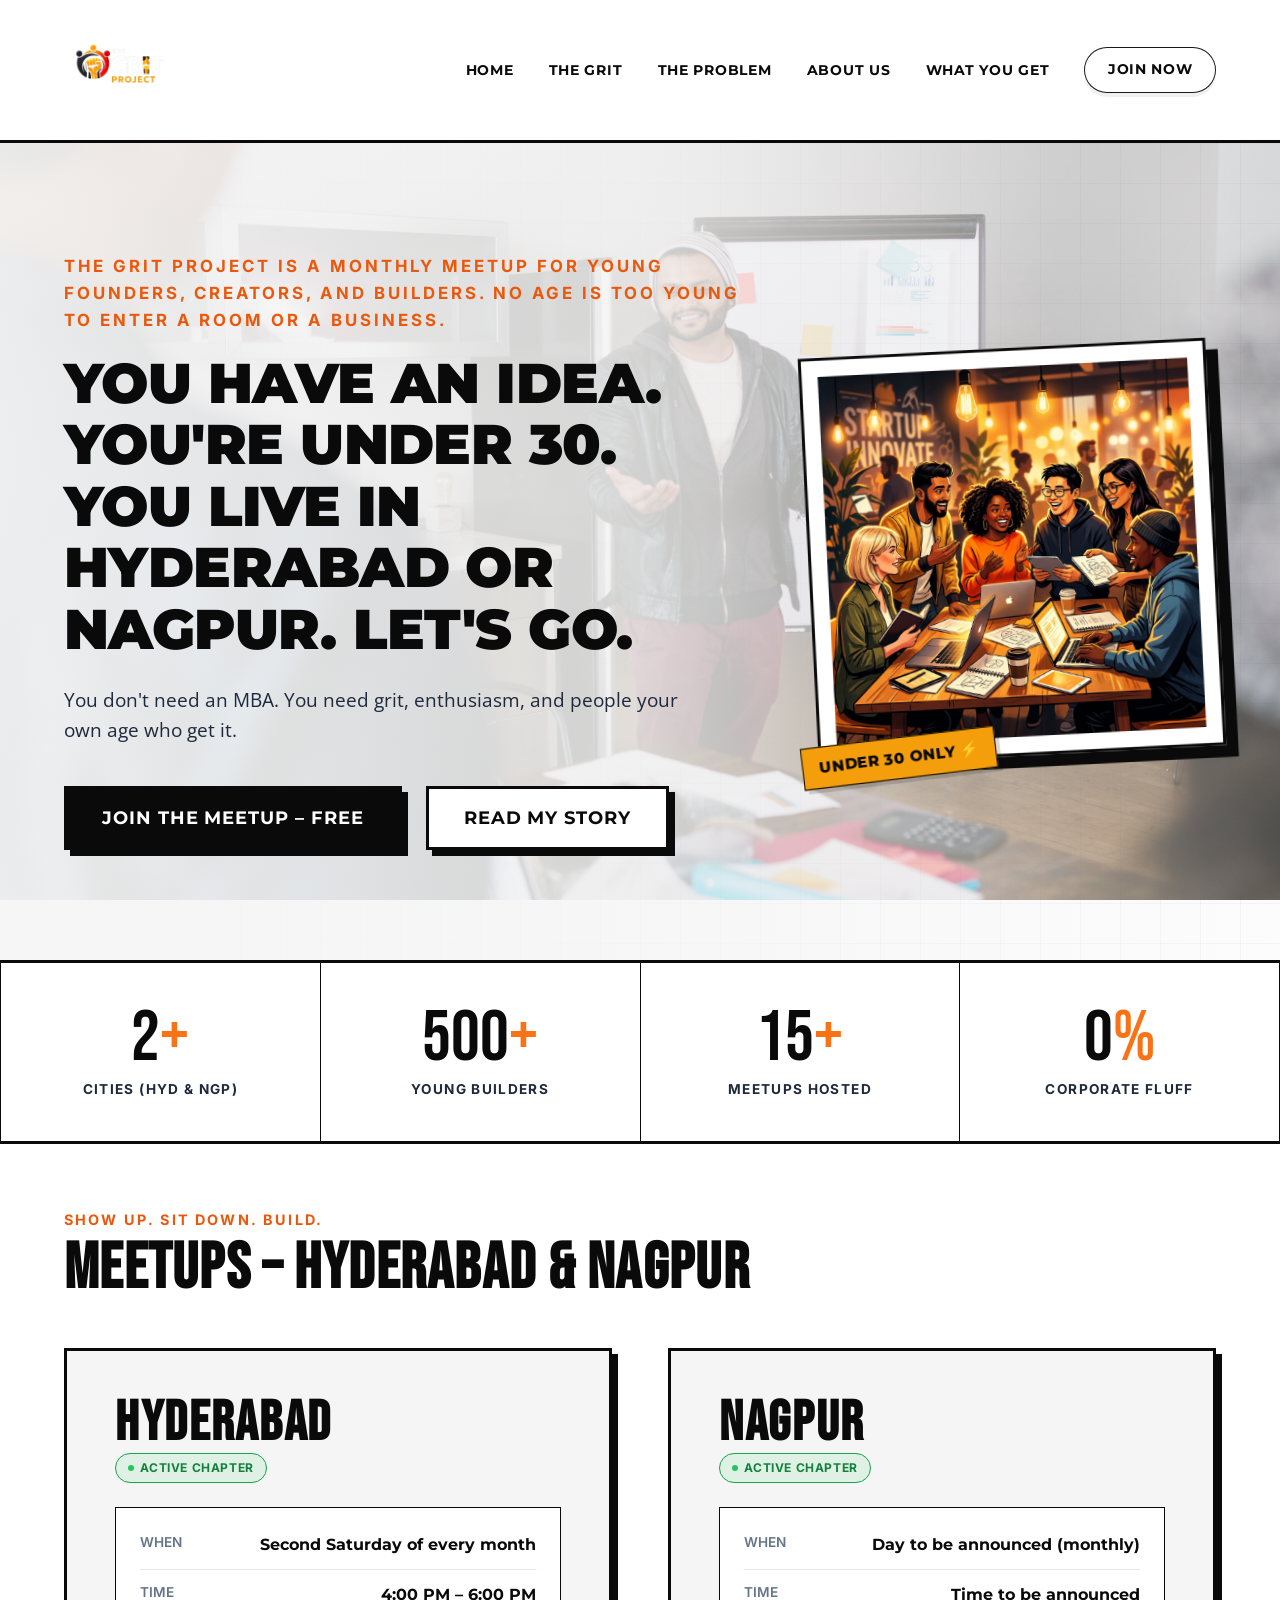
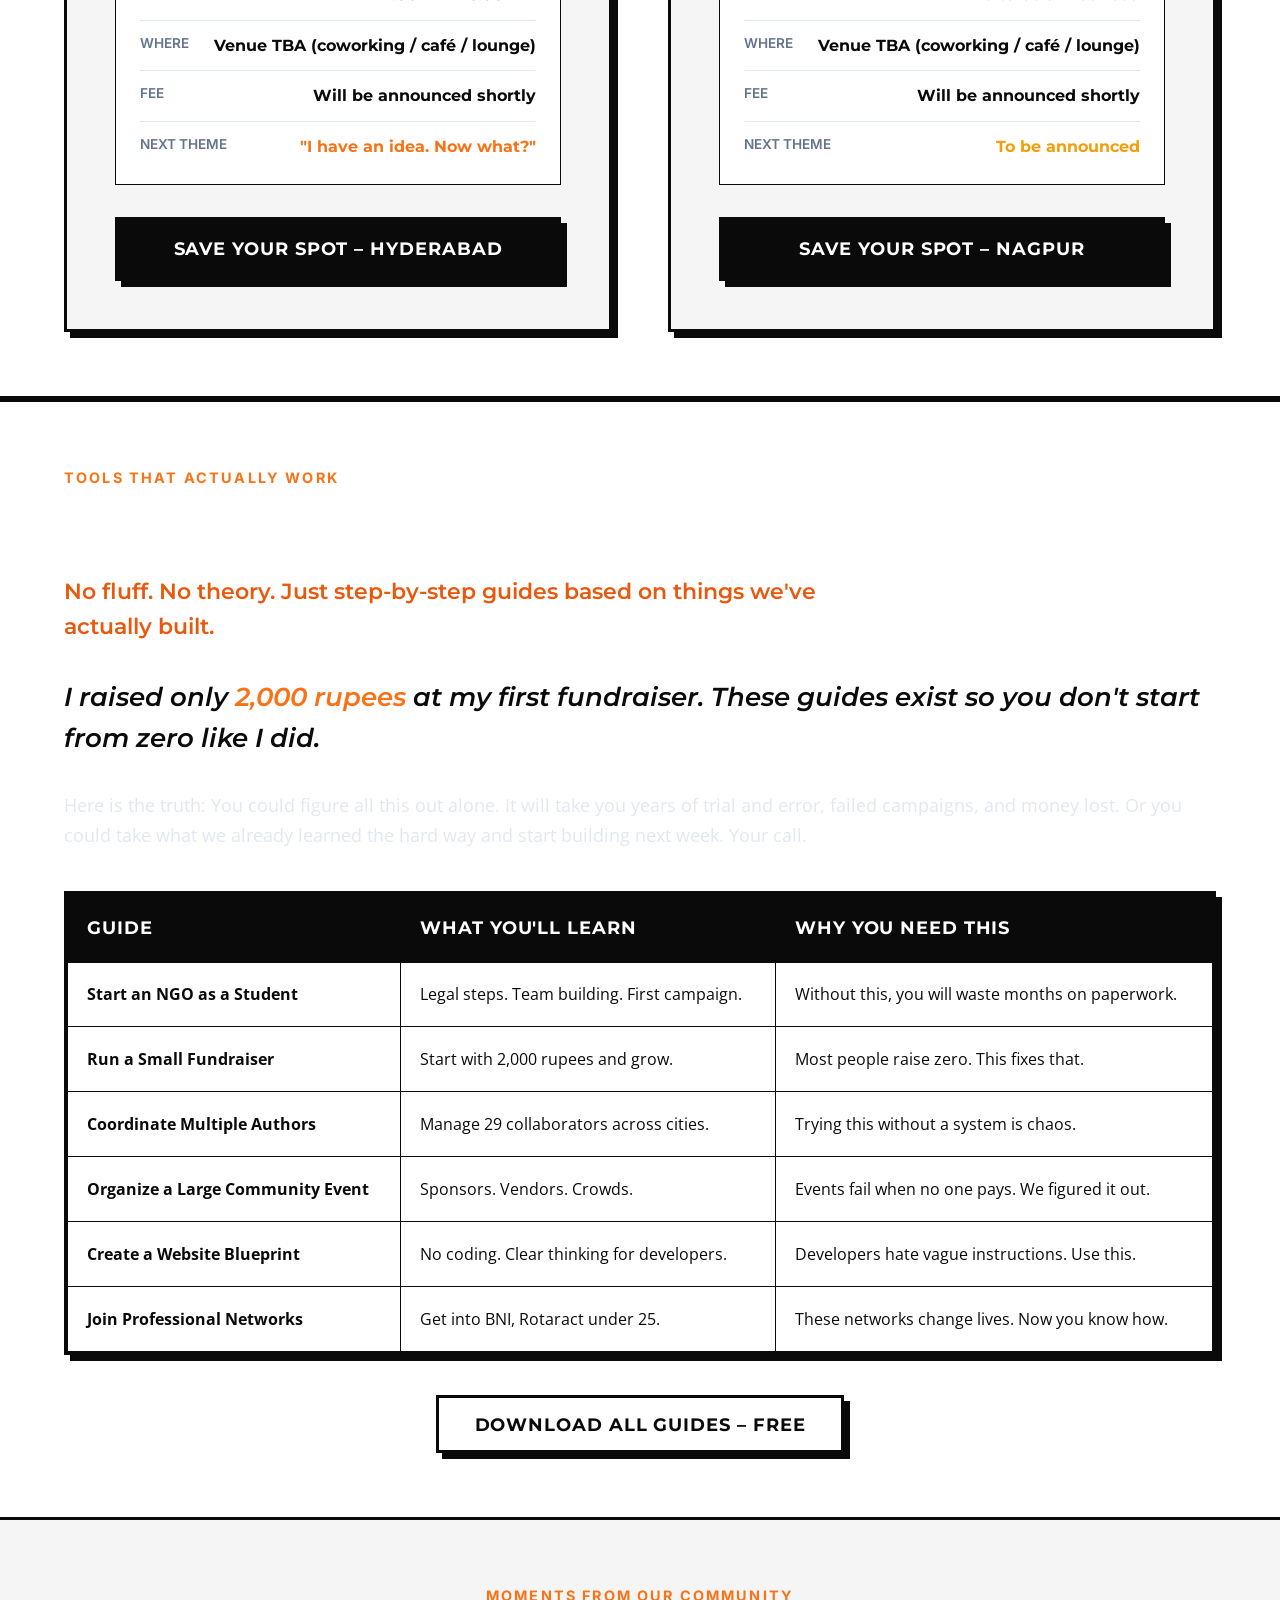
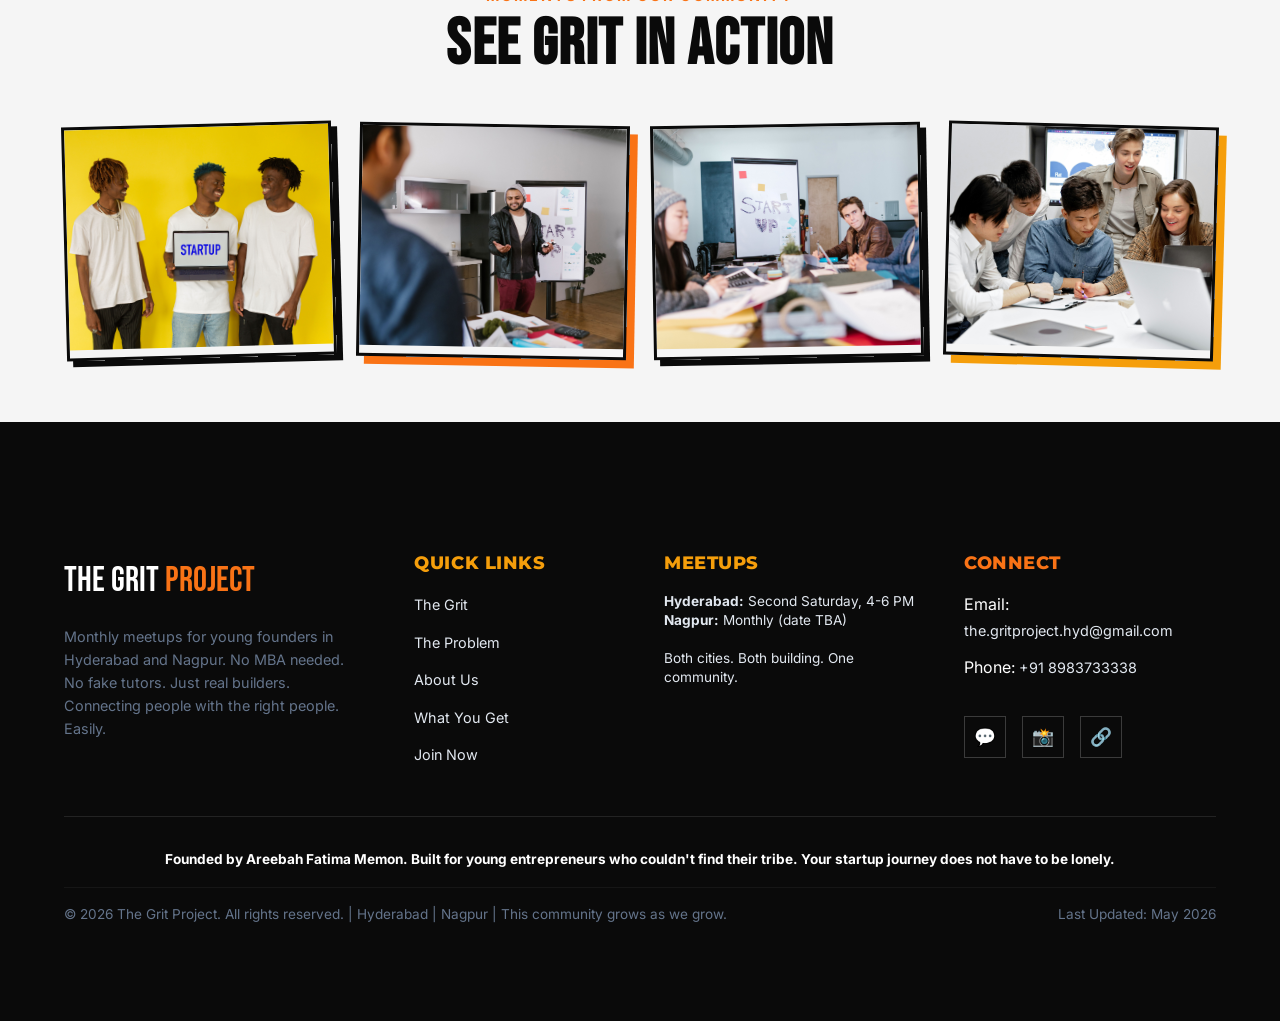
==== commit 028979f4: "Updated website content and images" ====
--- a/index.html
+++ b/index.html
@@ -41,8 +41,9 @@
       <button class="mobile-menu-btn" aria-label="Toggle Navigation Menu" aria-expanded="false">☰</button>
       
       <nav class="nav-links-wrapper">
-        <!-- NAVIGATION MENU: The Grit | The Problem | About Us | What You Get | Join Now -->
+        <!-- NAVIGATION MENU: Home | The Grit | The Problem | About Us | What You Get | Join Now -->
         <ul class="nav-links">
+          <li class="nav-item"><a href="index.html">Home</a></li>
           <li class="nav-item"><a href="grit.html">The Grit</a></li>
           <li class="nav-item"><a href="problem.html">The Problem</a></li>
           <li class="nav-item"><a href="about.html">About Us</a></li>
@@ -186,7 +187,7 @@
         <p class="section-subtitle">No fluff. No theory. Just step-by-step guides based on things we've actually built.</p>
         
         <div class="resource-intro-quote">
-          "I raised only <span style="color: var(--color-torch-orange);">2,000 rupees</span> at my first fundraiser. These guides exist so you don't start from zero like I did."
+          I raised only <span style="color: var(--color-torch-orange);">2,000 rupees</span> at my first fundraiser. These guides exist so you don't start from zero like I did.
         </div>
 
         <p class="general-body-text" style="color: var(--color-gray-light);">
@@ -242,6 +243,30 @@
           <button class="btn btn-secondary trigger-resource" data-resource-title="All Grit Project Blueprints" data-resource-link="https://docs.google.com/document/d/1Xy_5gPqj06bL0Uv_u9xHjZ5UqVepw7t9xXvK2O/edit?usp=sharing">
             DOWNLOAD ALL GUIDES – FREE
           </button>
+        </div>
+      </div>
+    </section>
+
+    <!-- ================= SECTION 10: COMMUNITY GALLERY ================= -->
+    <section style="background-color: var(--color-ivory); border-bottom: var(--border-thick); padding: 4rem var(--spacing-container);">
+      <div class="container">
+        <div style="text-align: center; margin-bottom: 3rem;">
+          <span class="section-tagline" style="color: var(--color-torch-orange);">Moments From Our Community</span>
+          <h2 class="section-title" style="margin-top: 0.5rem;">See Grit In Action</h2>
+        </div>
+        <div style="display: grid; grid-template-columns: repeat(auto-fit, minmax(200px, 1fr)); gap: 1.5rem; max-width: 1200px; margin: 0 auto;">
+          <div style="border: var(--border-thick); overflow: hidden; box-shadow: var(--shadow-flat-black); transform: rotate(-1.5deg);">
+            <img src="assets/pexels-gabby-k-9431450.jpg.jpeg" alt="Builders collaborating at meetup" style="width: 100%; height: 220px; object-fit: cover;">
+          </div>
+          <div style="border: var(--border-thick); overflow: hidden; box-shadow: 8px 8px 0px var(--color-torch-orange); transform: rotate(1deg);">
+            <img src="assets/pexels-rdne-7413920.jpg.jpeg" alt="Young entrepreneurs networking" style="width: 100%; height: 220px; object-fit: cover;">
+          </div>
+          <div style="border: var(--border-thick); overflow: hidden; box-shadow: var(--shadow-flat-black); transform: rotate(-1deg);">
+            <img src="assets/pexels-rdne-7414216.jpg.jpeg" alt="Team building and collaboration" style="width: 100%; height: 220px; object-fit: cover;">
+          </div>
+          <div style="border: var(--border-thick); overflow: hidden; box-shadow: 8px 8px 0px var(--color-founder-gold); transform: rotate(1.5deg);">
+            <img src="assets/pexels-mikhail-nilov-7988694.jpg.jpeg" alt="Building the future together" style="width: 100%; height: 220px; object-fit: cover;">
+          </div>
         </div>
       </div>
     </section>
@@ -286,6 +311,7 @@
           <h4 class="footer-social-title font-heading">Connect</h4>
           <ul class="footer-links-list" style="margin-bottom: 1rem;">
             <li>Email: <a href="mailto:the.gritproject.hyd@gmail.com" style="text-transform:none;">the.gritproject.hyd@gmail.com</a></li>
+            <li>Phone: <a href="tel:+918983733338" style="text-transform:none;">+91 8983733338</a></li>
           </ul>
           <div class="footer-social-icons">
             <a href="https://wa.me/917378692885" class="social-icon-btn" aria-label="WhatsApp Link">💬</a>
--- a/style.css
+++ b/style.css
@@ -332,35 +332,47 @@
   color: var(--color-torch-orange);
 }
 
-.nav-cta {
-  display: inline-block;
+...nav-cta {
+  display: inline-flex;
+  align-items: center;
+  justify-content: center;
   font-family: var(--font-heading);
   font-weight: 700;
   text-transform: uppercase;
   letter-spacing: 0.05em;
-  padding: 0.5rem 1.2rem;
-  border: var(--border-thin);
+  padding: 0.95rem 1.8rem;
+  border: 2px solid var(--color-black);
+  background-color: var(--color-white);
+  color: var(--color-black);
+  border-radius: 999px;
+  box-shadow: 0 4px 0 rgba(0, 0, 0, 0.08);
+  transition: background-color var(--transition-speed) ease,
+              color var(--transition-speed) ease,
+              transform var(--transition-speed) ease,
+              border-color var(--transition-speed) ease,
+              box-shadow var(--transition-speed) ease;
+}
+
+.nav-cta:hover,
+.nav-cta:focus-visible {
   background-color: var(--color-black);
   color: var(--color-white);
-  transition: all var(--transition-speed) ease;
-}
-
-.nav-cta:hover {
-  background-color: var(--color-torch-orange);
-  color: var(--color-black);
-  border-color: var(--color-torch-orange);
+  border-color: var(--color-black);
   transform: translateY(-2px);
+  box-shadow: 0 6px 0 rgba(0, 0, 0, 0.12);
+  outline: none;
 }
 
 .header-nav.scrolled .nav-cta {
   background-color: var(--color-white);
   color: var(--color-black);
-}
-
-.header-nav.scrolled .nav-cta:hover {
-  background-color: var(--color-torch-orange);
-  color: var(--color-black);
-  border-color: var(--color-torch-orange);
+  border-color: var(--color-black);
+}
+
+.header-nav.scrolled .nav-cta:hover,
+.header-nav.scrolled .nav-cta:focus-visible {
+  background-color: var(--color-black);
+  color: var(--color-white);
 }
 
 .mobile-menu-btn {
@@ -379,6 +391,10 @@
   display: flex;
   align-items: center;
   background-color: var(--color-ivory);
+  background-image: url('assets/pexels-rdne-7413920.jpg.jpeg');
+  background-size: cover;
+  background-position: center right;
+  background-attachment: fixed;
   overflow: hidden;
   border-bottom: var(--border-thick);
 }
@@ -391,10 +407,10 @@
   left: 0;
   right: 0;
   bottom: 0;
-  background-image: 
+  background: linear-gradient(to right, rgba(245, 245, 245, 0.95) 0%, rgba(245, 245, 245, 0.85) 50%, rgba(245, 245, 245, 0.3) 100%),
     linear-gradient(rgba(10, 10, 10, 0.05) 1.5px, transparent 1.5px),
     linear-gradient(90deg, rgba(10, 10, 10, 0.05) 1.5px, transparent 1.5px);
-  background-size: 40px 40px;
+  background-size: auto, 40px 40px, 40px 40px;
   pointer-events: none;
   z-index: 1;
 }
@@ -1429,8 +1445,12 @@
 /* --- Subpage Styling System --- */
 .page-header {
   background-color: var(--color-black);
+  background-image: url('assets/pexels-mikhail-nilov-7988694.jpg.jpeg');
+  background-size: cover;
+  background-position: center;
+  background-attachment: fixed;
   color: var(--color-white);
-  padding: 6rem 0 4rem 0;
+  padding: 10rem 0 4rem 0;
   border-bottom: var(--border-thick);
   position: relative;
   overflow: hidden;
@@ -1440,11 +1460,17 @@
   content: '';
   position: absolute;
   top: 0; left: 0; right: 0; bottom: 0;
-  background-image: 
+  background: linear-gradient(135deg, rgba(0, 0, 0, 0.92) 0%, rgba(0, 0, 0, 0.88) 100%),
     linear-gradient(rgba(255, 255, 255, 0.05) 1.5px, transparent 1.5px),
     linear-gradient(90deg, rgba(255, 255, 255, 0.05) 1.5px, transparent 1.5px);
-  background-size: 40px 40px;
+  background-size: auto, 40px 40px, 40px 40px;
   pointer-events: none;
+  z-index: 0;
+}
+
+.page-header .container {
+  position: relative;
+  z-index: 1;
 }
 
 .page-header .section-title {
@@ -1452,6 +1478,7 @@
   font-size: 4.5rem;
   line-height: 0.95;
   margin-bottom: 1rem;
+  text-shadow: 0 18px 45px rgba(0, 0, 0, 0.45);
 }
 
 .page-header .section-subtitle {
@@ -1780,3 +1807,57 @@
     padding: 2rem 1.5rem;
   }
 }
+
+/* Active state: keep nav-cta filled when on that page */
+.header-nav .nav-cta.active,
+.header-nav .nav-cta.active:focus-visible {
+  background-color: var(--color-white);
+  color: var(--color-black);
+  border-color: var(--color-black);
+  box-shadow: 0 6px 0 rgba(0, 0, 0, 0.12);
+}
+
+.header-nav.scrolled .nav-cta.active {
+  background-color: var(--color-white);
+  color: var(--color-black);
+  border-color: var(--color-black);
+}
+
+
+/* Nav CTA (refined white pill with black outline) - appended override */
+.header-nav .nav-cta {
+  display: inline-flex;
+  align-items: center;
+  justify-content: center;
+  padding: 0.65rem 1.4rem;
+  border: 1.5px solid rgba(0, 0, 0, 0.9);
+  background-color: var(--color-white);
+  color: var(--color-black);
+  border-radius: 999px;
+  box-shadow: 0 4px 0 rgba(0, 0, 0, 0.06);
+  transition: background-color var(--transition-speed) ease,
+              color var(--transition-speed) ease,
+              transform 0.12s ease,
+              box-shadow var(--transition-speed) ease;
+}
+
+.header-nav .nav-cta:hover,
+.header-nav .nav-cta:focus-visible {
+  background-color: var(--color-black);
+  color: var(--color-white);
+  transform: translateY(-2px);
+  box-shadow: 0 6px 0 rgba(0, 0, 0, 0.12);
+  outline: none;
+}
+
+.header-nav.scrolled .nav-cta {
+  background-color: var(--color-white);
+  color: var(--color-black);
+  border-color: rgba(0, 0, 0, 0.9);
+}
+
+.header-nav.scrolled .nav-cta:hover,
+.header-nav.scrolled .nav-cta:focus-visible {
+  background-color: var(--color-black);
+  color: var(--color-white);
+}
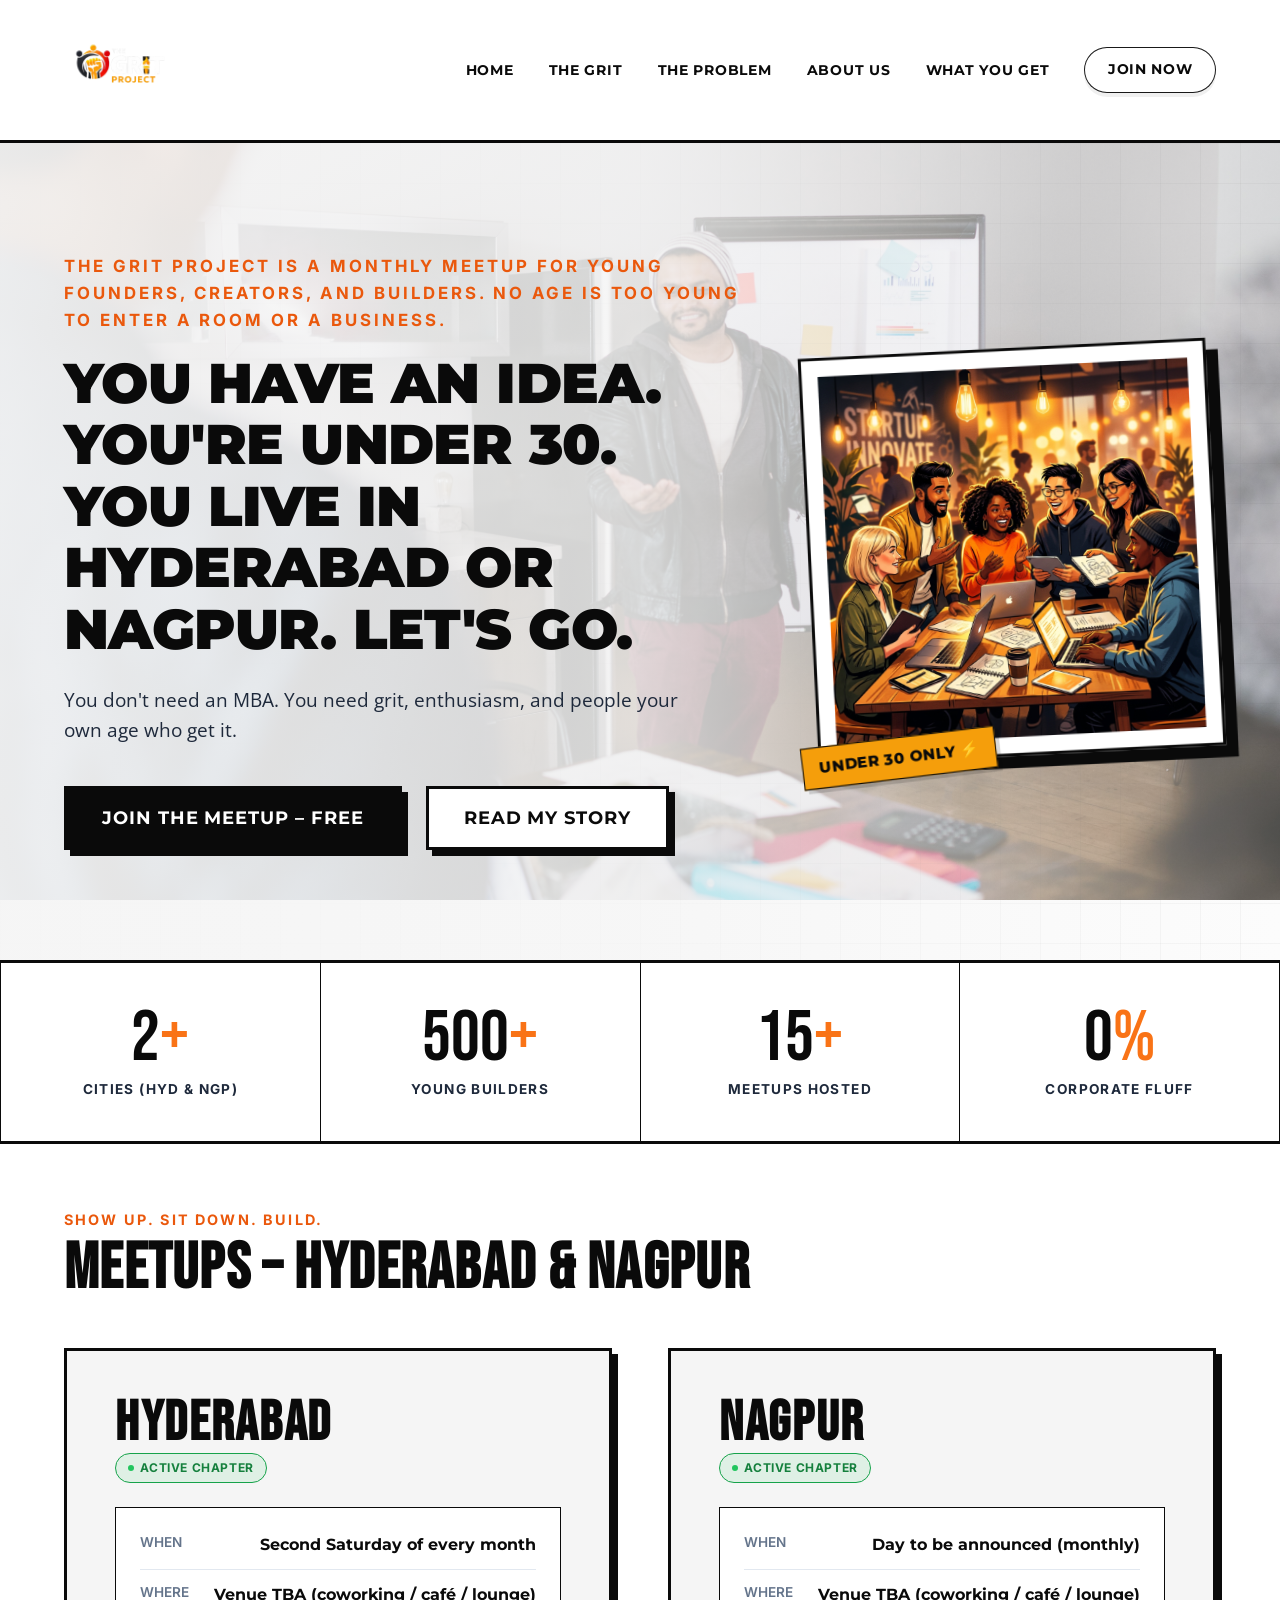
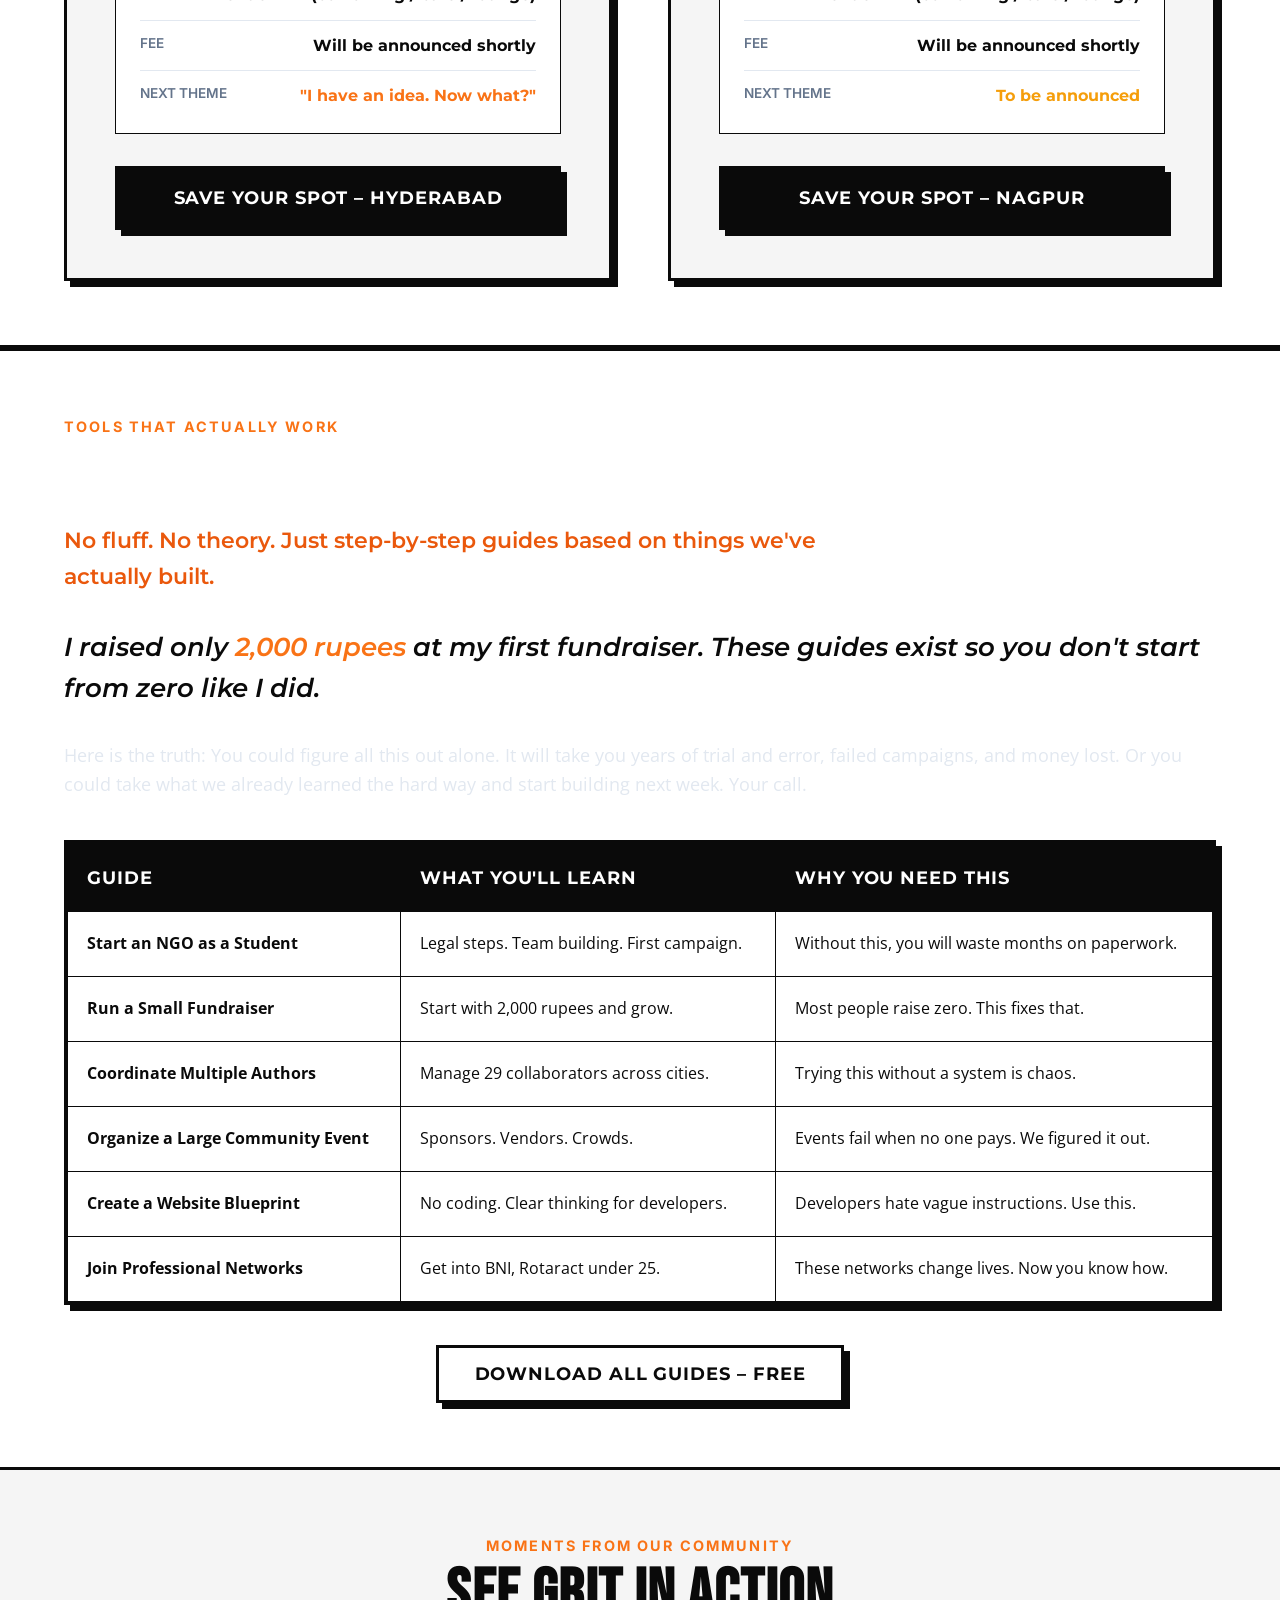
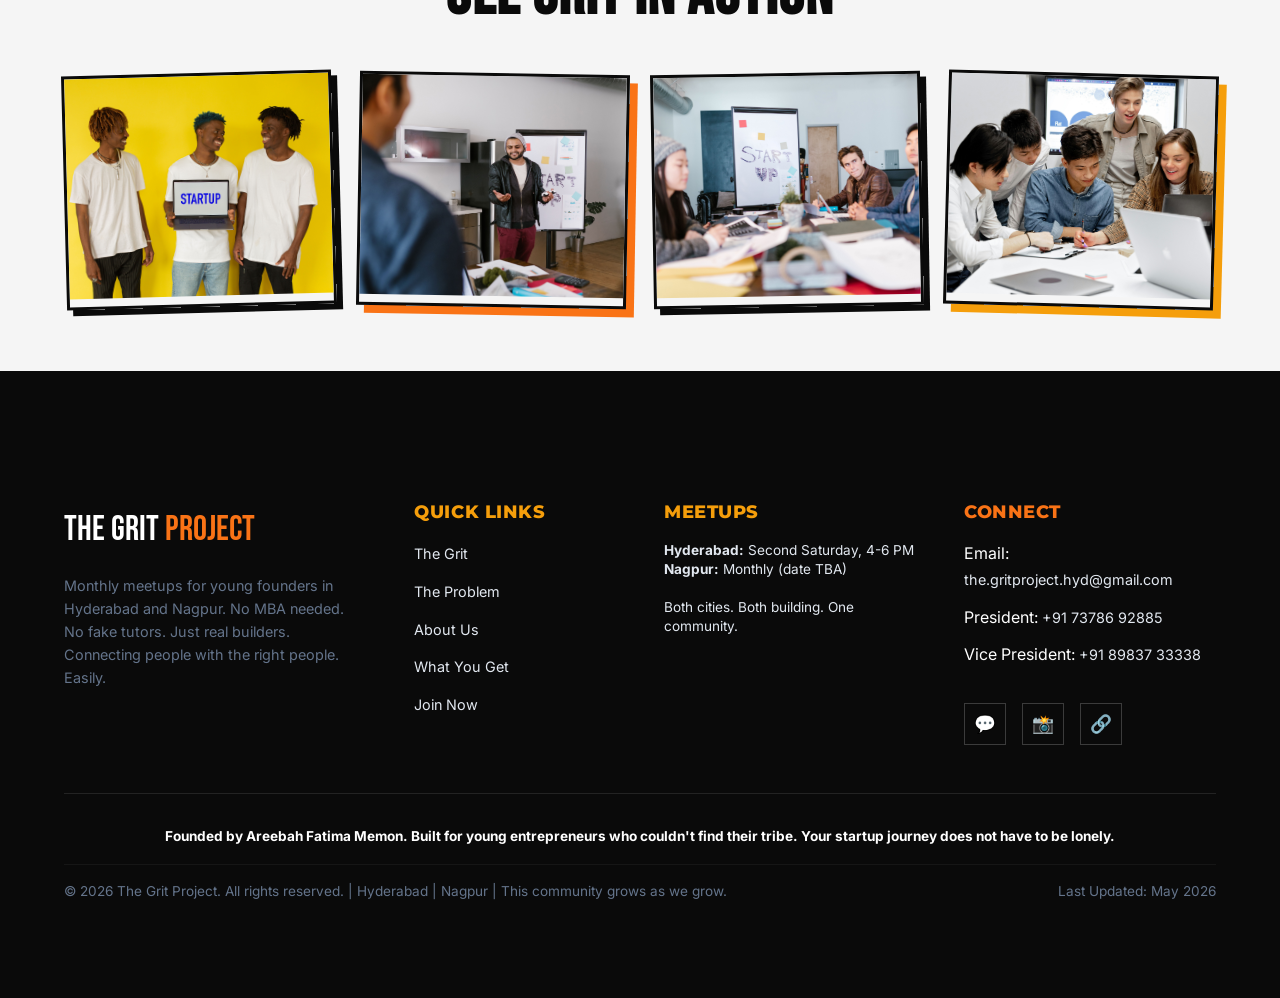
==== commit 9d2039e8: "Updated footer contact details and layout changes" ====
--- a/index.html
+++ b/index.html
@@ -121,10 +121,6 @@
                 <span class="detail-val">Second Saturday of every month</span>
               </div>
               <div class="meetup-detail-row">
-                <span class="detail-label">Time</span>
-                <span class="detail-val">4:00 PM – 6:00 PM</span>
-              </div>
-              <div class="meetup-detail-row">
                 <span class="detail-label">Where</span>
                 <span class="detail-val">Venue TBA (coworking / café / lounge)</span>
               </div>
@@ -152,10 +148,6 @@
               <div class="meetup-detail-row">
                 <span class="detail-label">When</span>
                 <span class="detail-val">Day to be announced (monthly)</span>
-              </div>
-              <div class="meetup-detail-row">
-                <span class="detail-label">Time</span>
-                <span class="detail-val">Time to be announced</span>
               </div>
               <div class="meetup-detail-row">
                 <span class="detail-label">Where</span>
@@ -311,7 +303,8 @@
           <h4 class="footer-social-title font-heading">Connect</h4>
           <ul class="footer-links-list" style="margin-bottom: 1rem;">
             <li>Email: <a href="mailto:the.gritproject.hyd@gmail.com" style="text-transform:none;">the.gritproject.hyd@gmail.com</a></li>
-            <li>Phone: <a href="tel:+918983733338" style="text-transform:none;">+91 8983733338</a></li>
+            <li>President: <a href="tel:+917378692885" style="text-transform:none;">+91 73786 92885</a></li>
+            <li>Vice President: <a href="tel:+918983733338" style="text-transform:none;">+91 89837 33338</a></li>
           </ul>
           <div class="footer-social-icons">
             <a href="https://wa.me/917378692885" class="social-icon-btn" aria-label="WhatsApp Link">💬</a>
--- a/style.css
+++ b/style.css
@@ -1770,18 +1770,28 @@
   }
 
   .story-personal-grid {
+    display: grid;
     grid-template-columns: 1fr !important;
     gap: 2rem !important;
-    text-align: center;
+    align-items: center;
+    text-align: left;
   }
 
   .personal-content {
-    align-items: center;
-    text-align: center;
+    align-items: flex-start;
+    text-align: left;
   }
 
   .personal-signature {
-    align-items: center;
+    align-items: flex-start;
+  }
+
+  .personal-visual {
+    justify-content: center;
+  }
+
+  .personal-img-wrapper {
+    max-width: 100%;
   }
 }
 
